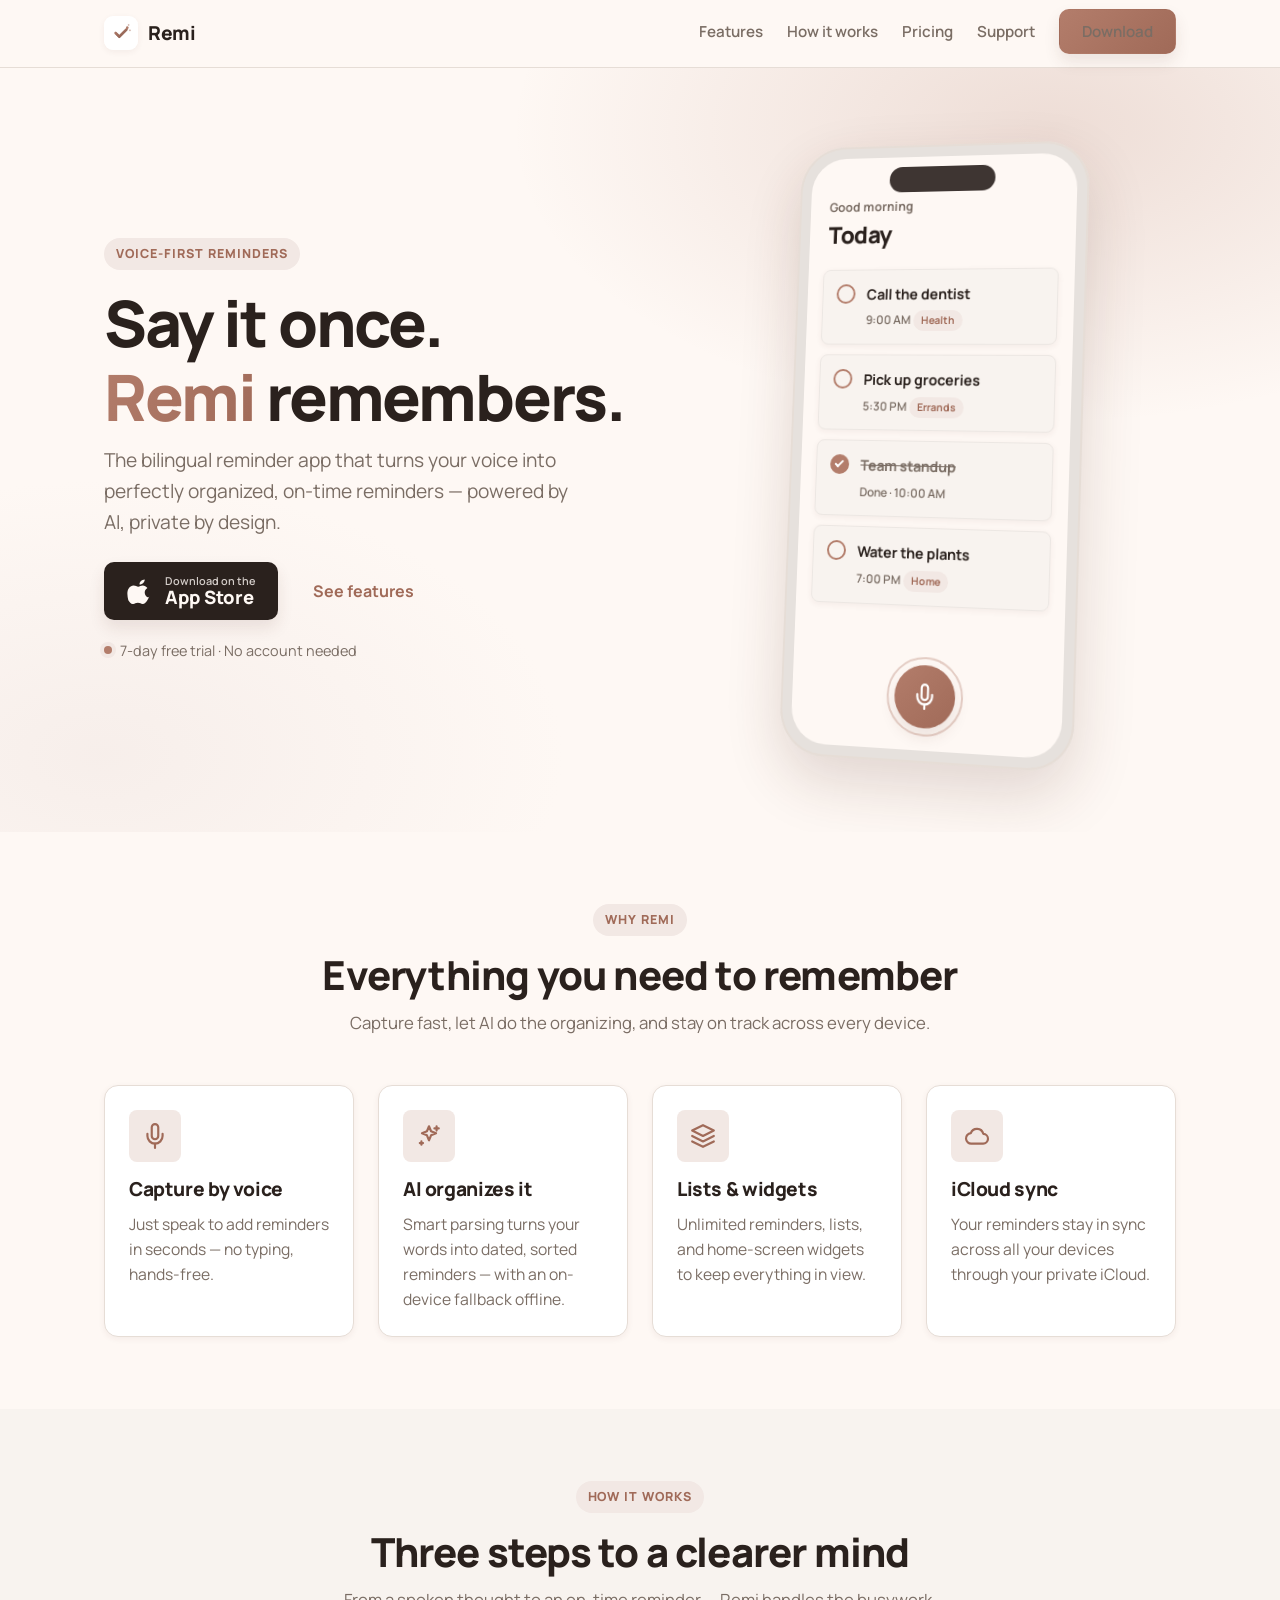
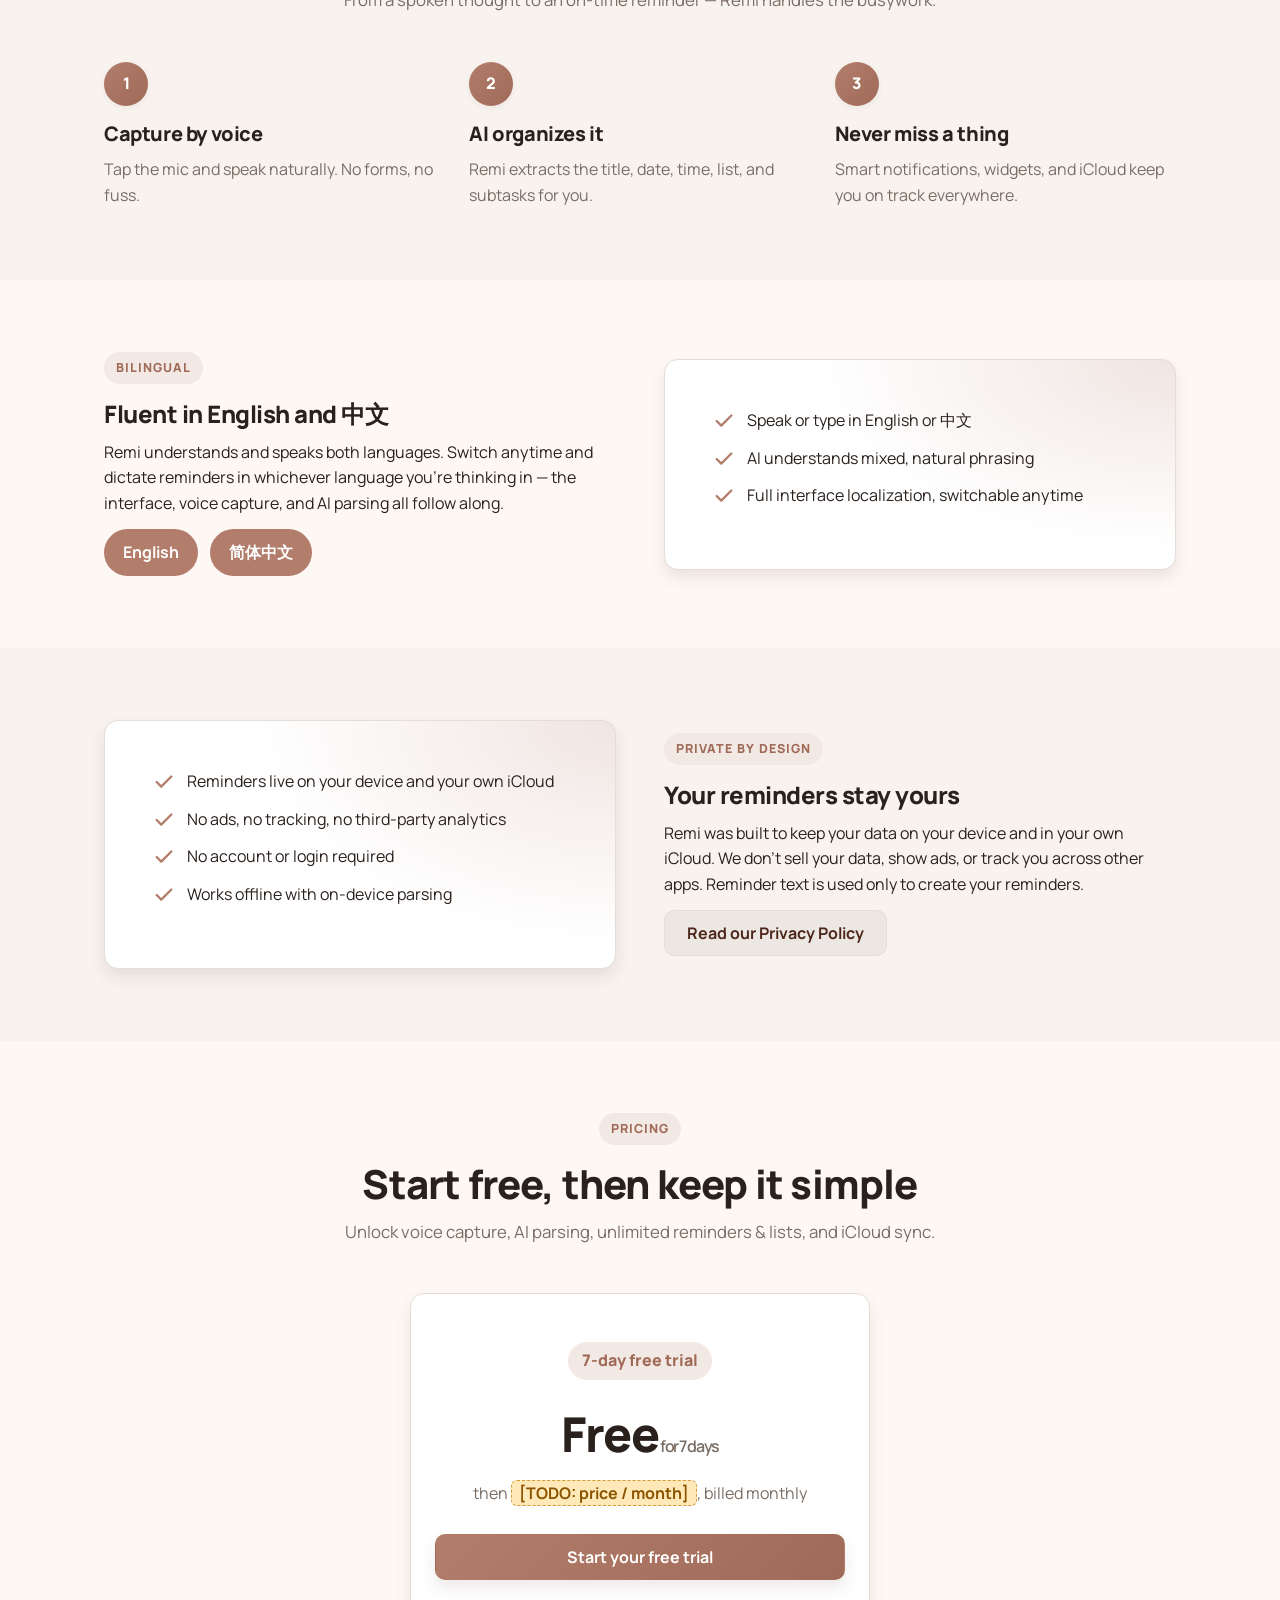
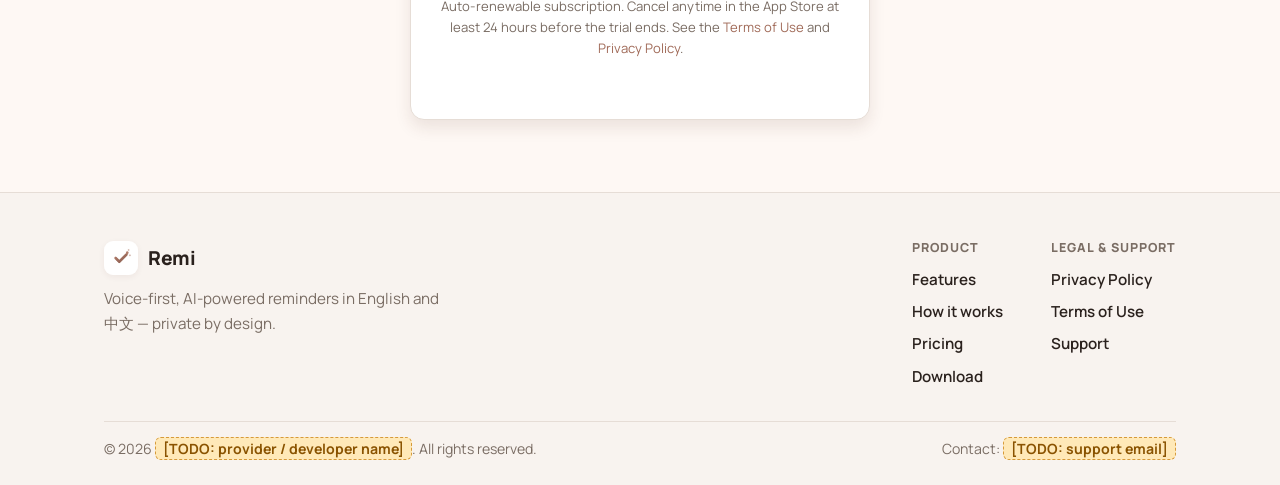
==== index.html @ 4800c4b3 "Add Remi marketing site with privacy & support pages" ====
<!DOCTYPE html>
<html lang="en">
<head>
  <meta charset="utf-8" />
  <meta name="viewport" content="width=device-width, initial-scale=1" />
  <title>Remi — Voice-first reminders, organized by AI</title>
  <meta name="description" content="Remi is a bilingual (English / 中文) reminder app. Speak naturally and AI turns your words into dated, sorted reminders — private by design, synced with your own iCloud." />
  <meta name="theme-color" content="#b37d6b" />

  <!-- Open Graph / social -->
  <meta property="og:type" content="website" />
  <meta property="og:title" content="Remi — Voice-first reminders, organized by AI" />
  <meta property="og:description" content="Speak it. Remi remembers. A bilingual, AI-powered reminder app that's private by design." />
  <meta property="og:image" content="assets/app-icon.png" />
  <meta name="twitter:card" content="summary_large_image" />

  <link rel="icon" type="image/png" href="assets/app-icon.png" />
  <link rel="apple-touch-icon" href="assets/app-icon.png" />

  <!-- Manrope (design.md system font) -->
  <link rel="preconnect" href="https://fonts.googleapis.com" />
  <link rel="preconnect" href="https://fonts.gstatic.com" crossorigin />
  <link href="https://fonts.googleapis.com/css2?family=Manrope:wght@400;500;600;700;800&display=swap" rel="stylesheet" />

  <link rel="stylesheet" href="styles.css" />
  <script src="script.js" defer></script>
</head>
<body>
  <!-- ============ Nav ============ -->
  <header class="nav">
    <div class="container">
      <a class="brand" href="index.html">
        <img src="assets/app-icon.png" alt="" width="34" height="34" />
        Remi
      </a>
      <nav aria-label="Primary">
        <ul class="nav-links" id="nav-links">
          <li><a href="#features">Features</a></li>
          <li><a href="#how">How it works</a></li>
          <li><a href="#pricing">Pricing</a></li>
          <li><a href="support.html">Support</a></li>
          <!-- TODO: replace # with the App Store product URL once published -->
          <li><a class="btn btn-primary" href="#">Download</a></li>
        </ul>
      </nav>
      <button class="nav-toggle" aria-label="Toggle menu" aria-controls="nav-links" aria-expanded="false">
        <svg viewBox="0 0 24 24" fill="none" stroke="currentColor" stroke-width="2" stroke-linecap="round"><path d="M3 6h18M3 12h18M3 18h18"/></svg>
      </button>
    </div>
  </header>

  <main>
    <!-- ============ Hero ============ -->
    <section class="hero">
      <div class="container hero-grid">
        <div>
          <span class="eyebrow">Voice-first reminders</span>
          <h1>Say it once.<br /><span class="accent">Remi</span> remembers.</h1>
          <p class="hero-sub">
            The bilingual reminder app that turns your voice into perfectly
            organized, on-time reminders — powered by AI, private by design.
          </p>
          <div class="hero-actions">
            <!-- TODO: replace # with the App Store product URL once published -->
            <a class="btn btn-store" href="#" aria-label="Download on the App Store">
              <svg viewBox="0 0 24 24" fill="currentColor" aria-hidden="true"><path d="M16.365 1.43c0 1.14-.42 2.22-1.17 3.03-.9.96-2.37 1.71-3.6 1.62-.15-1.14.42-2.34 1.11-3.09.81-.87 2.31-1.53 3.66-1.56zM20.6 17.02c-.6 1.38-.9 1.98-1.68 3.18-1.08 1.68-2.61 3.78-4.5 3.78-1.68 0-2.1-1.08-4.38-1.08-2.28 0-2.73 1.05-4.41 1.11-1.89.06-3.33-1.86-4.41-3.54C.36 17.31-.24 13.02 1.26 10.2c1.05-2.01 2.94-3.27 4.95-3.27 1.71 0 2.79 1.11 4.2 1.11 1.38 0 2.22-1.11 4.2-1.11 1.5 0 3.09.81 4.23 2.22-3.72 2.04-3.12 7.35.76 8.87z"/></svg>
              <span class="store-copy"><small>Download on the</small><strong>App Store</strong></span>
            </a>
            <a class="btn btn-ghost" href="#features">See features</a>
          </div>
          <span class="hero-note">7-day free trial · No account needed</span>
        </div>

        <!-- CSS phone mockup (placeholder for real screenshots later) -->
        <div class="phone-wrap" aria-hidden="true">
          <div class="phone">
            <div class="phone-screen">
              <div class="phone-notch"></div>
              <div class="screen-head">
                <div class="greeting">Good morning</div>
                <div class="title">Today</div>
              </div>
              <div class="screen-body">
                <div class="task">
                  <span class="check"></span>
                  <span class="meta">
                    <span class="name">Call the dentist</span><br />
                    <span class="time">9:00 AM</span>
                    <span class="pill">Health</span>
                  </span>
                </div>
                <div class="task">
                  <span class="check"></span>
                  <span class="meta">
                    <span class="name">Pick up groceries</span><br />
                    <span class="time">5:30 PM</span>
                    <span class="pill">Errands</span>
                  </span>
                </div>
                <div class="task done">
                  <span class="check"></span>
                  <span class="meta">
                    <span class="name">Team standup</span><br />
                    <span class="time">Done · 10:00 AM</span>
                  </span>
                </div>
                <div class="task">
                  <span class="check"></span>
                  <span class="meta">
                    <span class="name">Water the plants</span><br />
                    <span class="time">7:00 PM</span>
                    <span class="pill">Home</span>
                  </span>
                </div>
              </div>
              <div class="screen-fab">
                <svg viewBox="0 0 24 24" fill="none" stroke="currentColor" stroke-width="2" stroke-linecap="round" stroke-linejoin="round"><path d="M12 1a3 3 0 0 0-3 3v8a3 3 0 0 0 6 0V4a3 3 0 0 0-3-3z"/><path d="M19 10v2a7 7 0 0 1-14 0v-2"/><path d="M12 19v4"/></svg>
              </div>
            </div>
          </div>
        </div>
      </div>
    </section>

    <!-- ============ Features ============ -->
    <section class="section" id="features">
      <div class="container">
        <div class="section-head reveal">
          <span class="eyebrow">Why Remi</span>
          <h2>Everything you need to remember</h2>
          <p>Capture fast, let AI do the organizing, and stay on track across every device.</p>
        </div>
        <div class="grid grid-4">
          <article class="card reveal">
            <span class="icon">
              <svg viewBox="0 0 24 24" fill="none" stroke="currentColor" stroke-width="2" stroke-linecap="round" stroke-linejoin="round"><path d="M12 1a3 3 0 0 0-3 3v8a3 3 0 0 0 6 0V4a3 3 0 0 0-3-3z"/><path d="M19 10v2a7 7 0 0 1-14 0v-2"/><path d="M12 19v4"/></svg>
            </span>
            <h3>Capture by voice</h3>
            <p>Just speak to add reminders in seconds — no typing, hands-free.</p>
          </article>
          <article class="card reveal">
            <span class="icon">
              <svg viewBox="0 0 24 24" fill="none" stroke="currentColor" stroke-width="2" stroke-linecap="round" stroke-linejoin="round"><path d="M12 3l1.9 4.6L18.5 9.5 13.9 11.4 12 16l-1.9-4.6L5.5 9.5l4.6-1.9z"/><path d="M19 3v4M21 5h-4M5 17v3M6.5 18.5h-3"/></svg>
            </span>
            <h3>AI organizes it</h3>
            <p>Smart parsing turns your words into dated, sorted reminders — with an on-device fallback offline.</p>
          </article>
          <article class="card reveal">
            <span class="icon">
              <svg viewBox="0 0 24 24" fill="none" stroke="currentColor" stroke-width="2" stroke-linecap="round" stroke-linejoin="round"><path d="M12 2 2 7l10 5 10-5-10-5z"/><path d="M2 12l10 5 10-5"/><path d="M2 17l10 5 10-5"/></svg>
            </span>
            <h3>Lists &amp; widgets</h3>
            <p>Unlimited reminders, lists, and home-screen widgets to keep everything in view.</p>
          </article>
          <article class="card reveal">
            <span class="icon">
              <svg viewBox="0 0 24 24" fill="none" stroke="currentColor" stroke-width="2" stroke-linecap="round" stroke-linejoin="round"><path d="M17.5 19a4.5 4.5 0 0 0 .3-9A6 6 0 0 0 6.3 9.4 4 4 0 0 0 7 19h10.5z"/></svg>
            </span>
            <h3>iCloud sync</h3>
            <p>Your reminders stay in sync across all your devices through your private iCloud.</p>
          </article>
        </div>
      </div>
    </section>

    <!-- ============ How it works ============ -->
    <section class="section alt-surface" id="how">
      <div class="container">
        <div class="section-head reveal">
          <span class="eyebrow">How it works</span>
          <h2>Three steps to a clearer mind</h2>
          <p>From a spoken thought to an on-time reminder — Remi handles the busywork.</p>
        </div>
        <div class="grid grid-3 steps">
          <div class="step reveal">
            <div class="num">1</div>
            <h3>Capture by voice</h3>
            <p>Tap the mic and speak naturally. No forms, no fuss.</p>
          </div>
          <div class="step reveal">
            <div class="num">2</div>
            <h3>AI organizes it</h3>
            <p>Remi extracts the title, date, time, list, and subtasks for you.</p>
          </div>
          <div class="step reveal">
            <div class="num">3</div>
            <h3>Never miss a thing</h3>
            <p>Smart notifications, widgets, and iCloud keep you on track everywhere.</p>
          </div>
        </div>
      </div>
    </section>

    <!-- ============ Bilingual ============ -->
    <section class="section">
      <div class="container split">
        <div class="reveal">
          <span class="eyebrow">Bilingual</span>
          <h2>Fluent in English and 中文</h2>
          <p>
            Remi understands and speaks both languages. Switch anytime and dictate
            reminders in whichever language you're thinking in — the interface,
            voice capture, and AI parsing all follow along.
          </p>
          <div class="lang-badges">
            <span class="lang-badge active">English</span>
            <span class="lang-badge active">简体中文</span>
          </div>
        </div>
        <div class="callout-card reveal">
          <ul class="check-list">
            <li>
              <svg viewBox="0 0 24 24" fill="none" stroke="currentColor" stroke-width="2.5" stroke-linecap="round" stroke-linejoin="round"><path d="M20 6 9 17l-5-5"/></svg>
              Speak or type in English or 中文
            </li>
            <li>
              <svg viewBox="0 0 24 24" fill="none" stroke="currentColor" stroke-width="2.5" stroke-linecap="round" stroke-linejoin="round"><path d="M20 6 9 17l-5-5"/></svg>
              AI understands mixed, natural phrasing
            </li>
            <li>
              <svg viewBox="0 0 24 24" fill="none" stroke="currentColor" stroke-width="2.5" stroke-linecap="round" stroke-linejoin="round"><path d="M20 6 9 17l-5-5"/></svg>
              Full interface localization, switchable anytime
            </li>
          </ul>
        </div>
      </div>
    </section>

    <!-- ============ Privacy ============ -->
    <section class="section alt-surface">
      <div class="container split">
        <div class="callout-card reveal">
          <ul class="check-list">
            <li>
              <svg viewBox="0 0 24 24" fill="none" stroke="currentColor" stroke-width="2.5" stroke-linecap="round" stroke-linejoin="round"><path d="M20 6 9 17l-5-5"/></svg>
              Reminders live on your device and your own iCloud
            </li>
            <li>
              <svg viewBox="0 0 24 24" fill="none" stroke="currentColor" stroke-width="2.5" stroke-linecap="round" stroke-linejoin="round"><path d="M20 6 9 17l-5-5"/></svg>
              No ads, no tracking, no third-party analytics
            </li>
            <li>
              <svg viewBox="0 0 24 24" fill="none" stroke="currentColor" stroke-width="2.5" stroke-linecap="round" stroke-linejoin="round"><path d="M20 6 9 17l-5-5"/></svg>
              No account or login required
            </li>
            <li>
              <svg viewBox="0 0 24 24" fill="none" stroke="currentColor" stroke-width="2.5" stroke-linecap="round" stroke-linejoin="round"><path d="M20 6 9 17l-5-5"/></svg>
              Works offline with on-device parsing
            </li>
          </ul>
        </div>
        <div class="reveal">
          <span class="eyebrow">Private by design</span>
          <h2>Your reminders stay yours</h2>
          <p>
            Remi was built to keep your data on your device and in your own iCloud.
            We don't sell your data, show ads, or track you across other apps.
            Reminder text is used only to create your reminders.
          </p>
          <a class="btn btn-secondary" href="privacy.html">Read our Privacy Policy</a>
        </div>
      </div>
    </section>

    <!-- ============ Pricing ============ -->
    <section class="section" id="pricing">
      <div class="container">
        <div class="section-head reveal">
          <span class="eyebrow">Pricing</span>
          <h2>Start free, then keep it simple</h2>
          <p>Unlock voice capture, AI parsing, unlimited reminders &amp; lists, and iCloud sync.</p>
        </div>
        <div class="pricing reveal">
          <span class="trial-tag">7-day free trial</span>
          <div class="price">Free<small> for 7 days</small></div>
          <p style="color:var(--secondary-text);margin-top:var(--sp-sm)">
            then <span class="todo">[TODO: price / month]</span>, billed monthly
          </p>
          <!-- TODO: replace # with the App Store product URL once published -->
          <a class="btn btn-primary" href="#" style="width:100%;margin-top:var(--sp-lg)">Start your free trial</a>
          <p class="fine">
            Auto-renewable subscription. Cancel anytime in the App Store at least
            24 hours before the trial ends. See the
            <a href="https://www.apple.com/legal/internet-services/itunes/dev/stdeula/">Terms of Use</a>
            and <a href="privacy.html">Privacy Policy</a>.
          </p>
        </div>
      </div>
    </section>
  </main>

  <!-- ============ Footer ============ -->
  <footer class="footer">
    <div class="container">
      <div class="footer-grid">
        <div>
          <a class="brand" href="index.html">
            <img src="assets/app-icon.png" alt="" width="34" height="34" />
            Remi
          </a>
          <p>Voice-first, AI-powered reminders in English and 中文 — private by design.</p>
        </div>
        <div class="footer-links">
          <div class="footer-col">
            <h4>Product</h4>
            <a href="#features">Features</a>
            <a href="#how">How it works</a>
            <a href="#pricing">Pricing</a>
            <!-- TODO: replace # with the App Store product URL once published -->
            <a href="#">Download</a>
          </div>
          <div class="footer-col">
            <h4>Legal &amp; support</h4>
            <a href="privacy.html">Privacy Policy</a>
            <a href="https://www.apple.com/legal/internet-services/itunes/dev/stdeula/">Terms of Use</a>
            <a href="support.html">Support</a>
          </div>
        </div>
      </div>
      <div class="footer-bottom">
        <span>&copy; <span data-year>2026</span> <span class="todo">[TODO: provider / developer name]</span>. All rights reserved.</span>
        <span>Contact: <span class="todo">[TODO: support email]</span></span>
      </div>
    </div>
  </footer>
</body>
</html>
---- styles.css ----
/* =============================================================
   Remi — Earthen Minimalist design system
   Shared stylesheet for the marketing + legal site.
   Tokens mirror design.md and RemiShared/AppTheme.swift.
   ============================================================= */

/* ---------- Design tokens ---------- */
:root {
  /* Primary — warm terracotta */
  --primary: #b37d6b;
  --primary-strong: #a06a58;
  --on-primary: #ffffff;
  --primary-container: #f2e8e4;
  --on-primary-container: #4d271a;

  /* Surfaces — warm Morandi neutrals */
  --surface: #fef8f4;
  --surface-dim: #ded9d5;
  --surface-lowest: #ffffff;
  --surface-low: #f8f3ef;
  --surface-container: #f2ede9;
  --surface-high: #ece7e3;
  --surface-highest: #e6e1dd;

  /* Text */
  --text: #2a211d;
  --secondary-text: #7a6d64;
  --stroke: #e6ddd6;

  /* Semantic */
  --error: #c23029;

  /* Radius (AppTheme.Radius) */
  --r-control: 6px;
  --r-card: 8px;
  --r-button: 10px;
  --r-group: 14px;
  --r-pill: 999px;

  /* Spacing (8pt base) */
  --sp-xs: 4px;
  --sp-sm: 8px;
  --sp-md: 12px;
  --sp-lg: 16px;
  --sp-gutter: 18px;
  --sp-xl: 24px;
  --sp-2xl: 32px;
  --sp-3xl: 48px;
  --sp-4xl: 72px;

  /* Elevation */
  --shadow-sm: 0 2px 6px rgba(77, 39, 26, 0.06);
  --shadow-md: 0 8px 16px rgba(77, 39, 26, 0.10);
  --shadow-lg: 0 24px 60px rgba(77, 39, 26, 0.16);

  /* Layout */
  --container: 1120px;
  --nav-h: 68px;

  /* Motion */
  --ease: cubic-bezier(0.22, 0.61, 0.36, 1);

  color-scheme: light dark;
}

/* Dark mode — warm, low-chroma browns (never pure black) */
@media (prefers-color-scheme: dark) {
  :root {
    --primary: #d3a390;
    --primary-strong: #e0b3a1;
    --on-primary: #3a1e12;
    --primary-container: #4d271a;
    --on-primary-container: #f6e7df;

    --surface: #1b1512;
    --surface-dim: #14100d;
    --surface-lowest: #150f0c;
    --surface-low: #221a15;
    --surface-container: #271e18;
    --surface-high: #322820;
    --surface-highest: #3d3128;

    --text: #f4e9e2;
    --secondary-text: #b8a99d;
    --stroke: #3a2f27;

    --error: #e6867d;

    --shadow-sm: 0 2px 6px rgba(0, 0, 0, 0.30);
    --shadow-md: 0 8px 16px rgba(0, 0, 0, 0.40);
    --shadow-lg: 0 24px 60px rgba(0, 0, 0, 0.55);
  }
}

/* ---------- Reset / base ---------- */
*,
*::before,
*::after {
  box-sizing: border-box;
}

html {
  scroll-behavior: smooth;
  -webkit-text-size-adjust: 100%;
}

body {
  margin: 0;
  font-family: "Manrope", -apple-system, BlinkMacSystemFont, "Segoe UI", Roboto,
    Helvetica, Arial, sans-serif;
  font-size: 16px;
  line-height: 1.6;
  color: var(--text);
  background: var(--surface);
  -webkit-font-smoothing: antialiased;
  text-rendering: optimizeLegibility;
}

h1, h2, h3, h4 {
  margin: 0 0 var(--sp-md);
  line-height: 1.15;
  letter-spacing: -0.02em;
  font-weight: 800;
}

p { margin: 0 0 var(--sp-md); }

a { color: var(--primary-strong); text-decoration: none; }
a:hover { text-decoration: underline; }

img { max-width: 100%; display: block; }

ul { margin: 0 0 var(--sp-md); padding-left: 1.25rem; }
li { margin-bottom: var(--sp-xs); }

:focus-visible {
  outline: 3px solid var(--primary);
  outline-offset: 2px;
  border-radius: var(--r-control);
}

/* ---------- Layout helpers ---------- */
.container {
  width: 100%;
  max-width: var(--container);
  margin: 0 auto;
  padding: 0 var(--sp-xl);
}

.section {
  padding: var(--sp-4xl) 0;
}

.section-head {
  max-width: 640px;
  margin: 0 auto var(--sp-3xl);
  text-align: center;
}

.section-head h2 {
  font-size: clamp(1.8rem, 4vw, 2.5rem);
}

.section-head p {
  color: var(--secondary-text);
  font-size: 1.05rem;
  margin: 0;
}

.eyebrow {
  display: inline-block;
  font-size: 0.78rem;
  font-weight: 800;
  letter-spacing: 0.08em;
  text-transform: uppercase;
  color: var(--primary-strong);
  background: var(--primary-container);
  padding: 6px 12px;
  border-radius: var(--r-pill);
  margin-bottom: var(--sp-lg);
}

.alt-surface { background: var(--surface-low); }

/* ---------- Buttons ---------- */
.btn {
  display: inline-flex;
  align-items: center;
  justify-content: center;
  gap: var(--sp-sm);
  font-family: inherit;
  font-size: 1rem;
  font-weight: 700;
  line-height: 1;
  padding: 14px 22px;
  border-radius: var(--r-button);
  border: 1px solid transparent;
  cursor: pointer;
  transition: transform 0.18s var(--ease), box-shadow 0.18s var(--ease),
    background 0.18s var(--ease);
  text-decoration: none;
}
.btn:hover { text-decoration: none; transform: translateY(-2px); }
.btn:active { transform: translateY(0); }

.btn-primary {
  background: linear-gradient(135deg, var(--primary), var(--primary-strong));
  color: var(--on-primary);
  box-shadow: var(--shadow-md);
}
.btn-primary:hover { box-shadow: var(--shadow-lg); }

.btn-secondary {
  background: var(--surface-high);
  color: var(--on-primary-container);
  border-color: var(--stroke);
}
.btn-secondary:hover { background: var(--surface-highest); }

.btn-ghost {
  background: transparent;
  color: var(--primary-strong);
}
.btn-ghost:hover { background: var(--primary-container); }

/* App Store badge button */
.btn-store {
  gap: 12px;
  padding: 12px 22px;
  background: var(--text);
  color: var(--surface);
  border-radius: var(--r-button);
  box-shadow: var(--shadow-md);
}
.btn-store:hover { box-shadow: var(--shadow-lg); }
.btn-store svg { width: 26px; height: 26px; flex: none; }
.btn-store .store-copy { text-align: left; line-height: 1.1; }
.btn-store .store-copy small {
  display: block;
  font-size: 0.68rem;
  font-weight: 600;
  opacity: 0.8;
}
.btn-store .store-copy strong { font-size: 1.15rem; font-weight: 800; }

/* ---------- Navbar ---------- */
.nav {
  position: sticky;
  top: 0;
  z-index: 100;
  height: var(--nav-h);
  display: flex;
  align-items: center;
  background: color-mix(in srgb, var(--surface) 82%, transparent);
  -webkit-backdrop-filter: saturate(180%) blur(14px);
  backdrop-filter: saturate(180%) blur(14px);
  border-bottom: 1px solid var(--stroke);
}
.nav .container {
  display: flex;
  align-items: center;
  justify-content: space-between;
}
.brand {
  display: inline-flex;
  align-items: center;
  gap: 10px;
  font-weight: 800;
  font-size: 1.2rem;
  color: var(--text);
  letter-spacing: -0.02em;
}
.brand:hover { text-decoration: none; }
.brand img {
  width: 34px;
  height: 34px;
  border-radius: 9px;
  box-shadow: var(--shadow-sm);
}
.nav-links {
  display: flex;
  align-items: center;
  gap: var(--sp-xl);
  list-style: none;
  margin: 0;
  padding: 0;
}
.nav-links a {
  color: var(--secondary-text);
  font-weight: 600;
  font-size: 0.95rem;
  transition: color 0.15s var(--ease);
}
.nav-links a:hover { color: var(--text); text-decoration: none; }

.nav-toggle {
  display: none;
  background: transparent;
  border: 0;
  cursor: pointer;
  padding: 8px;
  color: var(--text);
}
.nav-toggle svg { width: 26px; height: 26px; }

/* ---------- Hero ---------- */
.hero {
  position: relative;
  overflow: hidden;
  padding: var(--sp-4xl) 0 var(--sp-4xl);
  background:
    radial-gradient(60% 55% at 82% 8%, color-mix(in srgb, var(--primary) 22%, transparent), transparent 70%),
    radial-gradient(50% 50% at 8% 90%, color-mix(in srgb, var(--primary-container) 60%, transparent), transparent 72%);
}
.hero-grid {
  display: grid;
  grid-template-columns: 1.05fr 0.95fr;
  gap: var(--sp-3xl);
  align-items: center;
}
.hero h1 {
  font-size: clamp(2.4rem, 6vw, 4rem);
  letter-spacing: -0.03em;
}
.hero h1 .accent {
  background: linear-gradient(120deg, var(--primary), var(--primary-strong));
  -webkit-background-clip: text;
  background-clip: text;
  color: transparent;
}
.hero-sub {
  font-size: 1.2rem;
  color: var(--secondary-text);
  max-width: 30rem;
  margin-bottom: var(--sp-xl);
}
.hero-actions {
  display: flex;
  flex-wrap: wrap;
  gap: var(--sp-md);
  align-items: center;
  margin-bottom: var(--sp-lg);
}
.hero-note {
  font-size: 0.9rem;
  color: var(--secondary-text);
  display: inline-flex;
  align-items: center;
  gap: 8px;
}
.hero-note::before {
  content: "";
  width: 8px;
  height: 8px;
  border-radius: 50%;
  background: var(--primary);
  box-shadow: 0 0 0 4px var(--primary-container);
}

/* ---------- Phone mockup ---------- */
.phone-wrap {
  display: flex;
  justify-content: center;
  perspective: 1600px;
}
.phone {
  position: relative;
  width: 300px;
  aspect-ratio: 300 / 620;
  border-radius: 46px;
  background: var(--surface-highest);
  padding: 12px;
  box-shadow: var(--shadow-lg), 0 0 0 2px var(--stroke) inset;
  transform: rotateY(-14deg) rotateX(4deg) rotateZ(1deg);
  transition: transform 0.5s var(--ease);
}
.phone:hover { transform: rotateY(-6deg) rotateX(2deg); }
.phone-screen {
  position: relative;
  height: 100%;
  border-radius: 36px;
  background: var(--surface);
  overflow: hidden;
  display: flex;
  flex-direction: column;
}
.phone-notch {
  position: absolute;
  top: 10px;
  left: 50%;
  transform: translateX(-50%);
  width: 110px;
  height: 26px;
  background: var(--text);
  border-radius: var(--r-pill);
  z-index: 3;
  opacity: 0.9;
}
.screen-head {
  padding: 40px 20px 12px;
}
.screen-head .greeting { font-size: 0.8rem; color: var(--secondary-text); font-weight: 700; }
.screen-head .title { font-size: 1.5rem; font-weight: 800; letter-spacing: -0.02em; }
.screen-body {
  flex: 1;
  padding: 4px 16px;
  display: flex;
  flex-direction: column;
  gap: 10px;
  overflow: hidden;
}
.task {
  display: flex;
  align-items: flex-start;
  gap: 12px;
  background: var(--surface-low);
  border: 1px solid var(--surface-high);
  border-radius: var(--r-card);
  padding: 12px 14px;
  box-shadow: var(--shadow-sm);
}
.task .check {
  width: 20px;
  height: 20px;
  border-radius: 50%;
  border: 2px solid var(--primary);
  flex: none;
  margin-top: 2px;
}
.task.done .check {
  background: var(--primary);
  position: relative;
}
.task.done .check::after {
  content: "";
  position: absolute;
  left: 5px; top: 2px;
  width: 5px; height: 9px;
  border: solid var(--on-primary);
  border-width: 0 2px 2px 0;
  transform: rotate(45deg);
}
.task .meta { min-width: 0; }
.task .name { font-weight: 700; font-size: 0.92rem; line-height: 1.3; }
.task.done .name { text-decoration: line-through; color: var(--secondary-text); }
.task .time { font-size: 0.75rem; color: var(--secondary-text); font-weight: 600; }
.task .pill {
  display: inline-block;
  margin-top: 4px;
  font-size: 0.66rem;
  font-weight: 700;
  color: var(--primary-strong);
  background: var(--primary-container);
  padding: 2px 8px;
  border-radius: var(--r-pill);
}
.screen-fab {
  position: absolute;
  bottom: 22px;
  left: 50%;
  transform: translateX(-50%);
  width: 62px;
  height: 62px;
  border-radius: 50%;
  background: linear-gradient(135deg, var(--primary), var(--primary-strong));
  display: grid;
  place-items: center;
  box-shadow: var(--shadow-md);
  z-index: 4;
}
.screen-fab::after {
  content: "";
  position: absolute;
  inset: -8px;
  border-radius: 50%;
  border: 2px solid var(--primary);
  opacity: 0.35;
  animation: pulse 2.4s var(--ease) infinite;
}
.screen-fab svg { width: 26px; height: 26px; color: var(--on-primary); }
@keyframes pulse {
  0% { transform: scale(0.9); opacity: 0.5; }
  70% { transform: scale(1.25); opacity: 0; }
  100% { opacity: 0; }
}

/* ---------- Feature cards ---------- */
.grid {
  display: grid;
  gap: var(--sp-xl);
}
.grid-4 { grid-template-columns: repeat(4, 1fr); }
.grid-3 { grid-template-columns: repeat(3, 1fr); }
.grid-2 { grid-template-columns: repeat(2, 1fr); }

.card {
  background: var(--surface-lowest);
  border: 1px solid var(--stroke);
  border-radius: var(--r-group);
  padding: var(--sp-xl);
  box-shadow: var(--shadow-sm);
  transition: transform 0.22s var(--ease), box-shadow 0.22s var(--ease);
}
.card:hover { transform: translateY(-6px); box-shadow: var(--shadow-md); }

.card .icon {
  width: 52px;
  height: 52px;
  border-radius: var(--r-card);
  display: grid;
  place-items: center;
  background: var(--primary-container);
  color: var(--primary-strong);
  margin-bottom: var(--sp-lg);
}
.card .icon svg { width: 26px; height: 26px; }
.card h3 { font-size: 1.2rem; }
.card p { color: var(--secondary-text); margin: 0; font-size: 0.98rem; }

/* ---------- Steps ---------- */
.steps { counter-reset: step; }
.step { position: relative; padding-left: 0; }
.step .num {
  width: 44px;
  height: 44px;
  border-radius: 50%;
  display: grid;
  place-items: center;
  font-weight: 800;
  color: var(--on-primary);
  background: linear-gradient(135deg, var(--primary), var(--primary-strong));
  box-shadow: var(--shadow-sm);
  margin-bottom: var(--sp-lg);
}
.step h3 { font-size: 1.25rem; }
.step p { color: var(--secondary-text); margin: 0; }

/* ---------- Split callout ---------- */
.split {
  display: grid;
  grid-template-columns: 1fr 1fr;
  gap: var(--sp-3xl);
  align-items: center;
}
.callout-card {
  border-radius: var(--r-group);
  padding: var(--sp-3xl);
  background:
    radial-gradient(70% 90% at 100% 0, color-mix(in srgb, var(--primary) 20%, transparent), transparent),
    var(--surface-lowest);
  border: 1px solid var(--stroke);
  box-shadow: var(--shadow-md);
}
.lang-badges { display: flex; gap: var(--sp-md); flex-wrap: wrap; }
.lang-badge {
  font-weight: 700;
  padding: 10px 18px;
  border-radius: var(--r-pill);
  background: var(--surface-high);
  border: 1px solid var(--stroke);
}
.lang-badge.active {
  background: var(--primary);
  color: var(--on-primary);
  border-color: transparent;
}
.check-list { list-style: none; padding: 0; }
.check-list li {
  display: flex;
  align-items: flex-start;
  gap: 12px;
  margin-bottom: var(--sp-md);
  color: var(--text);
}
.check-list li svg { width: 22px; height: 22px; color: var(--primary); flex: none; margin-top: 2px; }

/* ---------- Pricing ---------- */
.pricing {
  max-width: 460px;
  margin: 0 auto;
  text-align: center;
  border-radius: var(--r-group);
  padding: var(--sp-3xl) var(--sp-xl);
  background: var(--surface-lowest);
  border: 1px solid var(--stroke);
  box-shadow: var(--shadow-md);
}
.pricing .trial-tag {
  display: inline-block;
  font-weight: 800;
  color: var(--primary-strong);
  background: var(--primary-container);
  padding: 6px 14px;
  border-radius: var(--r-pill);
  margin-bottom: var(--sp-lg);
}
.pricing .price { font-size: 3rem; font-weight: 800; letter-spacing: -0.03em; }
.pricing .price small { font-size: 1rem; font-weight: 600; color: var(--secondary-text); }
.pricing .fine { font-size: 0.82rem; color: var(--secondary-text); margin-top: var(--sp-lg); }

/* ---------- Footer ---------- */
.footer {
  background: var(--surface-low);
  border-top: 1px solid var(--stroke);
  padding: var(--sp-3xl) 0 var(--sp-xl);
}
.footer-grid {
  display: flex;
  flex-wrap: wrap;
  justify-content: space-between;
  gap: var(--sp-xl);
  margin-bottom: var(--sp-xl);
}
.footer .brand { margin-bottom: var(--sp-md); }
.footer p { color: var(--secondary-text); max-width: 22rem; font-size: 0.95rem; }
.footer-links {
  display: flex;
  flex-wrap: wrap;
  gap: var(--sp-3xl);
}
.footer-col h4 {
  font-size: 0.78rem;
  text-transform: uppercase;
  letter-spacing: 0.08em;
  color: var(--secondary-text);
  margin-bottom: var(--sp-md);
}
.footer-col a {
  display: block;
  color: var(--text);
  font-weight: 600;
  font-size: 0.95rem;
  margin-bottom: var(--sp-sm);
}
.footer-col a:hover { color: var(--primary-strong); }
.footer-bottom {
  border-top: 1px solid var(--stroke);
  padding-top: var(--sp-lg);
  display: flex;
  flex-wrap: wrap;
  justify-content: space-between;
  gap: var(--sp-md);
  color: var(--secondary-text);
  font-size: 0.88rem;
}

/* ---------- Document / legal pages ---------- */
.doc-hero {
  padding: var(--sp-3xl) 0 var(--sp-xl);
  background:
    radial-gradient(50% 70% at 90% 0, color-mix(in srgb, var(--primary) 14%, transparent), transparent 70%);
}
.doc-hero h1 { font-size: clamp(2rem, 5vw, 3rem); }
.doc-hero .updated { color: var(--secondary-text); font-weight: 600; }

.doc {
  max-width: 760px;
  margin: 0 auto;
  padding: var(--sp-xl) var(--sp-xl) var(--sp-4xl);
}
.doc h2 {
  font-size: 1.5rem;
  margin-top: var(--sp-2xl);
  padding-top: var(--sp-lg);
  border-top: 1px solid var(--stroke);
}
.doc h2:first-of-type { border-top: 0; padding-top: 0; margin-top: 0; }
.doc h3 { font-size: 1.15rem; margin-top: var(--sp-xl); }
.doc p, .doc li { color: var(--text); }
.doc strong { color: var(--text); }

.doc-note {
  background: var(--surface-high);
  border-left: 4px solid var(--primary);
  border-radius: var(--r-card);
  padding: var(--sp-lg) var(--sp-xl);
  margin-bottom: var(--sp-2xl);
  color: var(--secondary-text);
  font-size: 0.95rem;
}

/* Visible placeholder marker for values still to be filled in */
.todo {
  display: inline;
  font-weight: 700;
  color: #8a5300;
  background: #ffe9b8;
  padding: 1px 7px;
  border-radius: var(--r-control);
  border: 1px dashed #d69a3a;
  white-space: nowrap;
}
@media (prefers-color-scheme: dark) {
  .todo { color: #ffcf7a; background: #40300f; border-color: #7a5a20; }
}

/* ---------- FAQ / support ---------- */
.faq { max-width: 760px; margin: 0 auto; }
.faq details {
  background: var(--surface-lowest);
  border: 1px solid var(--stroke);
  border-radius: var(--r-card);
  padding: var(--sp-lg) var(--sp-xl);
  margin-bottom: var(--sp-md);
  box-shadow: var(--shadow-sm);
}
.faq summary {
  cursor: pointer;
  font-weight: 700;
  font-size: 1.05rem;
  list-style: none;
  display: flex;
  align-items: center;
  justify-content: space-between;
  gap: var(--sp-md);
}
.faq summary::-webkit-details-marker { display: none; }
.faq summary::after {
  content: "+";
  font-size: 1.4rem;
  font-weight: 400;
  color: var(--primary-strong);
  transition: transform 0.2s var(--ease);
}
.faq details[open] summary::after { transform: rotate(45deg); }
.faq details p { margin: var(--sp-md) 0 0; color: var(--secondary-text); }

.contact-card {
  max-width: 560px;
  margin: var(--sp-3xl) auto 0;
  text-align: center;
  border-radius: var(--r-group);
  padding: var(--sp-3xl);
  background: var(--surface-lowest);
  border: 1px solid var(--stroke);
  box-shadow: var(--shadow-md);
}

/* ---------- Scroll reveal (progressive enhancement) ---------- */
/* Only hide when JS is active, so content is always visible without JS. */
.js .reveal {
  opacity: 0;
  transform: translateY(24px);
  transition: opacity 0.6s var(--ease), transform 0.6s var(--ease);
}
.js .reveal.is-visible { opacity: 1; transform: none; }
@media (prefers-reduced-motion: reduce) {
  .js .reveal { opacity: 1; transform: none; transition: none; }
  html { scroll-behavior: auto; }
  .screen-fab::after, .phone { animation: none; transition: none; }
}

/* ---------- Responsive ---------- */
@media (max-width: 900px) {
  .grid-4 { grid-template-columns: repeat(2, 1fr); }
  .hero-grid { grid-template-columns: 1fr; gap: var(--sp-2xl); }
  .phone-wrap { order: -1; }
  .phone { transform: none; }
  .split { grid-template-columns: 1fr; }
}

@media (max-width: 640px) {
  .container { padding: 0 var(--sp-lg); }
  .section { padding: var(--sp-3xl) 0; }
  .grid-4, .grid-3, .grid-2 { grid-template-columns: 1fr; }
  .nav-links {
    position: fixed;
    inset: var(--nav-h) 0 auto 0;
    flex-direction: column;
    align-items: stretch;
    gap: 0;
    background: var(--surface);
    border-bottom: 1px solid var(--stroke);
    padding: var(--sp-sm) var(--sp-lg) var(--sp-lg);
    box-shadow: var(--shadow-md);
    transform: translateY(-140%);
    transition: transform 0.28s var(--ease);
    visibility: hidden;
  }
  .nav-links.open { transform: none; visibility: visible; }
  .nav-links li { border-bottom: 1px solid var(--stroke); }
  .nav-links li:last-child { border-bottom: 0; padding-top: var(--sp-sm); }
  .nav-links a { display: block; padding: 14px 0; font-size: 1.05rem; }
  .nav-links .btn { width: 100%; }
  .nav-toggle { display: inline-flex; }
  .footer-bottom { flex-direction: column; }
}
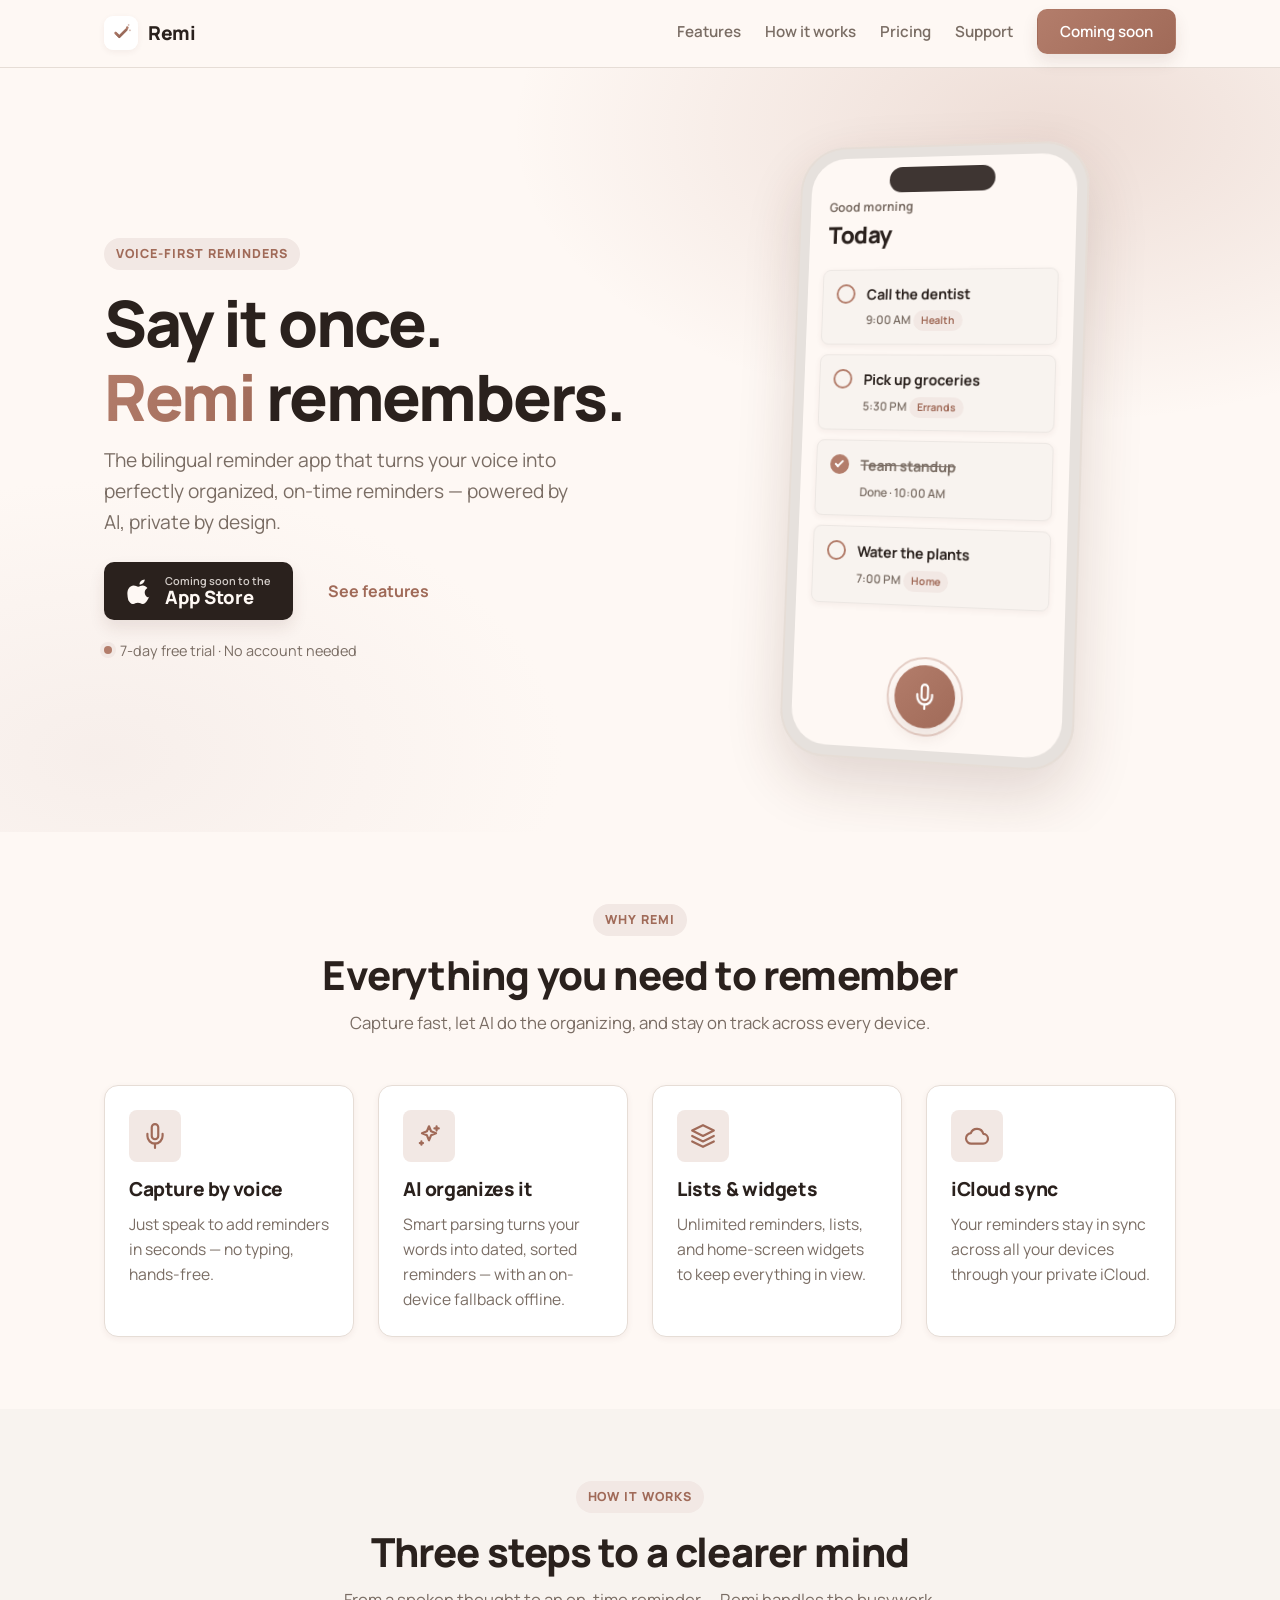
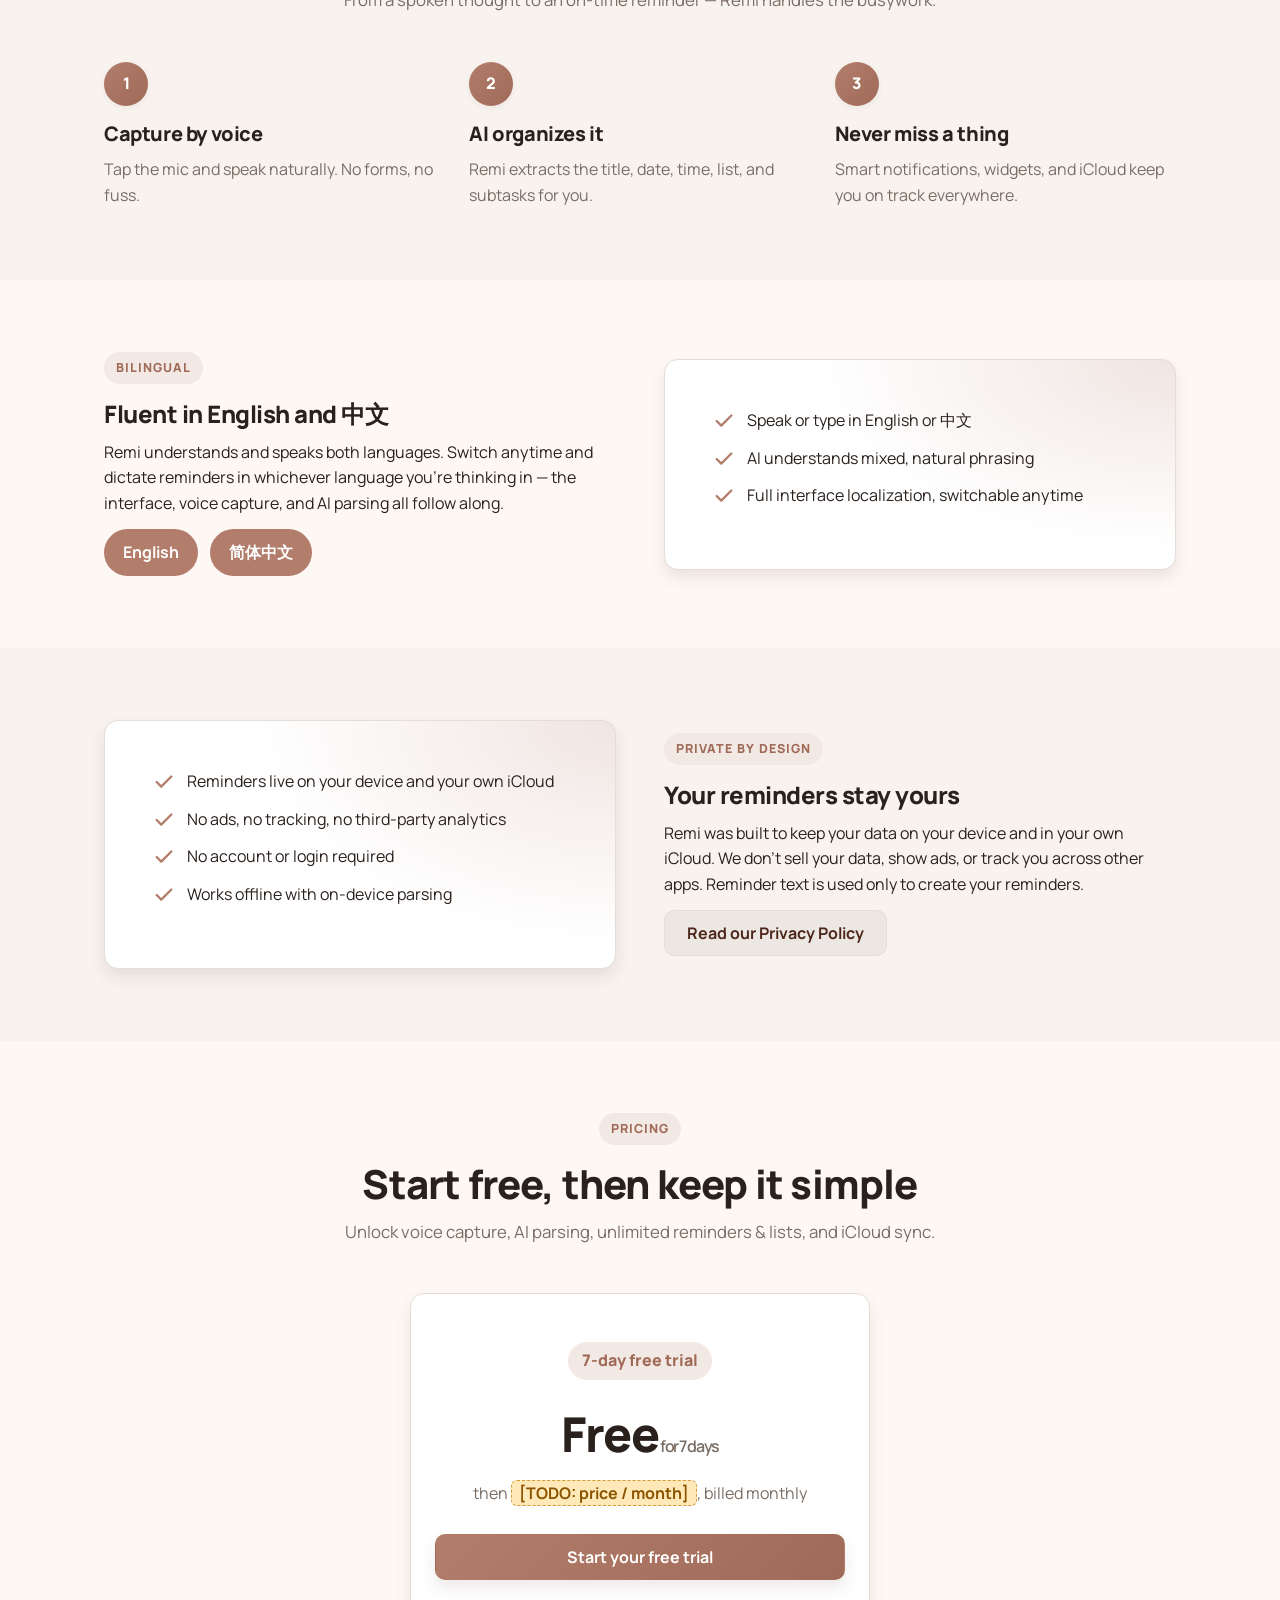
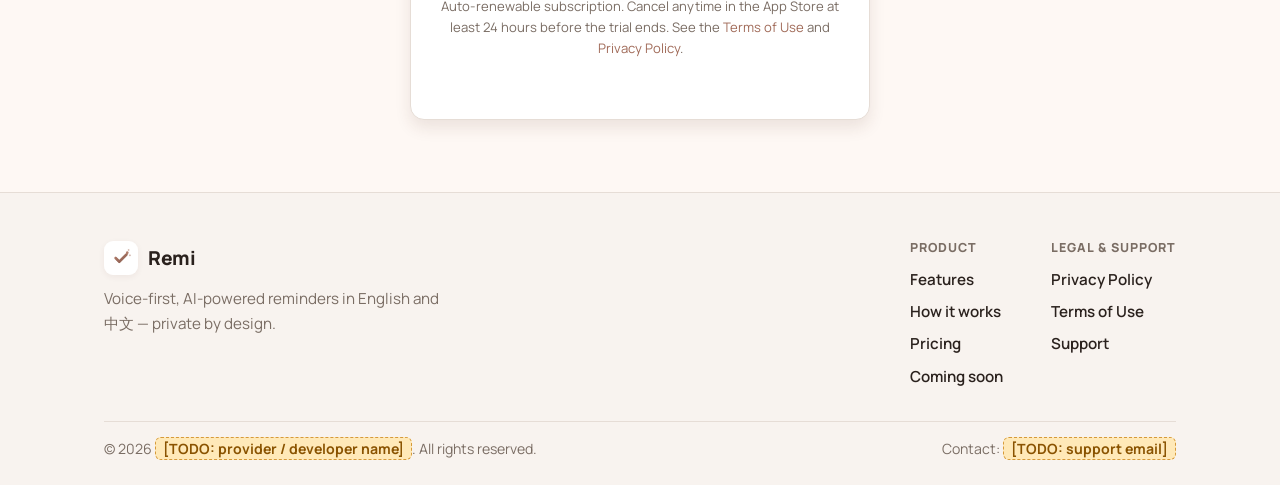
==== commit ac123127: "Relabel download CTAs as Coming soon; generalize AI provider" ====
--- a/index.html
+++ b/index.html
@@ -39,8 +39,8 @@
           <li><a href="#how">How it works</a></li>
           <li><a href="#pricing">Pricing</a></li>
           <li><a href="support.html">Support</a></li>
-          <!-- TODO: replace # with the App Store product URL once published -->
-          <li><a class="btn btn-primary" href="#">Download</a></li>
+          <!-- App Store link goes here once the app is published. -->
+          <li><a class="btn btn-primary" aria-disabled="true">Coming soon</a></li>
         </ul>
       </nav>
       <button class="nav-toggle" aria-label="Toggle menu" aria-controls="nav-links" aria-expanded="false">
@@ -61,10 +61,10 @@
             organized, on-time reminders — powered by AI, private by design.
           </p>
           <div class="hero-actions">
-            <!-- TODO: replace # with the App Store product URL once published -->
-            <a class="btn btn-store" href="#" aria-label="Download on the App Store">
+            <!-- App Store badge becomes a live link once the app is published. -->
+            <a class="btn btn-store" aria-disabled="true" aria-label="Coming soon to the App Store">
               <svg viewBox="0 0 24 24" fill="currentColor" aria-hidden="true"><path d="M16.365 1.43c0 1.14-.42 2.22-1.17 3.03-.9.96-2.37 1.71-3.6 1.62-.15-1.14.42-2.34 1.11-3.09.81-.87 2.31-1.53 3.66-1.56zM20.6 17.02c-.6 1.38-.9 1.98-1.68 3.18-1.08 1.68-2.61 3.78-4.5 3.78-1.68 0-2.1-1.08-4.38-1.08-2.28 0-2.73 1.05-4.41 1.11-1.89.06-3.33-1.86-4.41-3.54C.36 17.31-.24 13.02 1.26 10.2c1.05-2.01 2.94-3.27 4.95-3.27 1.71 0 2.79 1.11 4.2 1.11 1.38 0 2.22-1.11 4.2-1.11 1.5 0 3.09.81 4.23 2.22-3.72 2.04-3.12 7.35.76 8.87z"/></svg>
-              <span class="store-copy"><small>Download on the</small><strong>App Store</strong></span>
+              <span class="store-copy"><small>Coming soon to the</small><strong>App Store</strong></span>
             </a>
             <a class="btn btn-ghost" href="#features">See features</a>
           </div>
@@ -306,8 +306,8 @@
             <a href="#features">Features</a>
             <a href="#how">How it works</a>
             <a href="#pricing">Pricing</a>
-            <!-- TODO: replace # with the App Store product URL once published -->
-            <a href="#">Download</a>
+            <!-- App Store link goes here once the app is published. -->
+            <a aria-disabled="true">Coming soon</a>
           </div>
           <div class="footer-col">
             <h4>Legal &amp; support</h4>
--- a/styles.css
+++ b/styles.css
@@ -209,6 +209,13 @@
   box-shadow: var(--shadow-md);
 }
 .btn-primary:hover { box-shadow: var(--shadow-lg); }
+
+/* Keep nav button text legible (the muted .nav-links a color otherwise wins). */
+.nav-links a.btn { color: var(--on-primary); }
+
+/* "Coming soon" — legible, non-interactive while the app is unreleased. */
+.btn[aria-disabled="true"] { cursor: default; }
+.btn[aria-disabled="true"]:hover { transform: none; box-shadow: var(--shadow-md); }
 
 .btn-secondary {
   background: var(--surface-high);
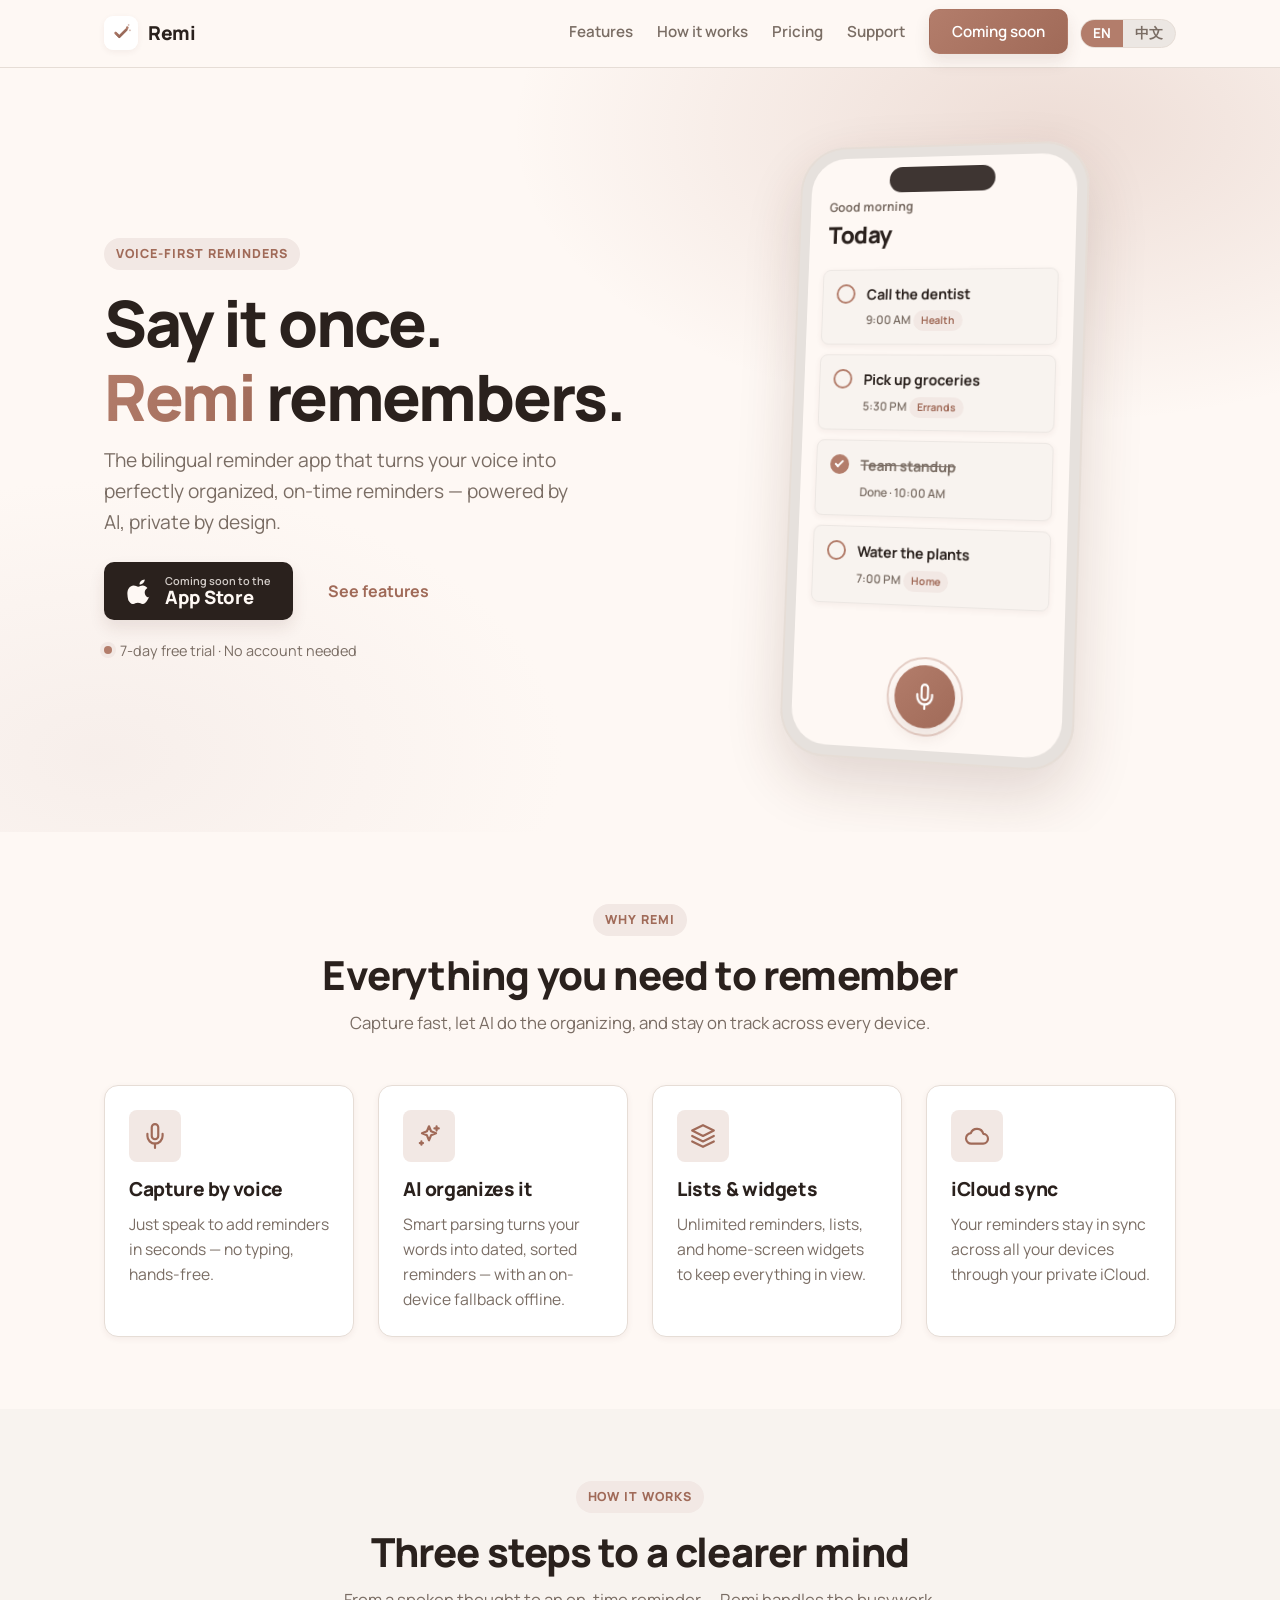
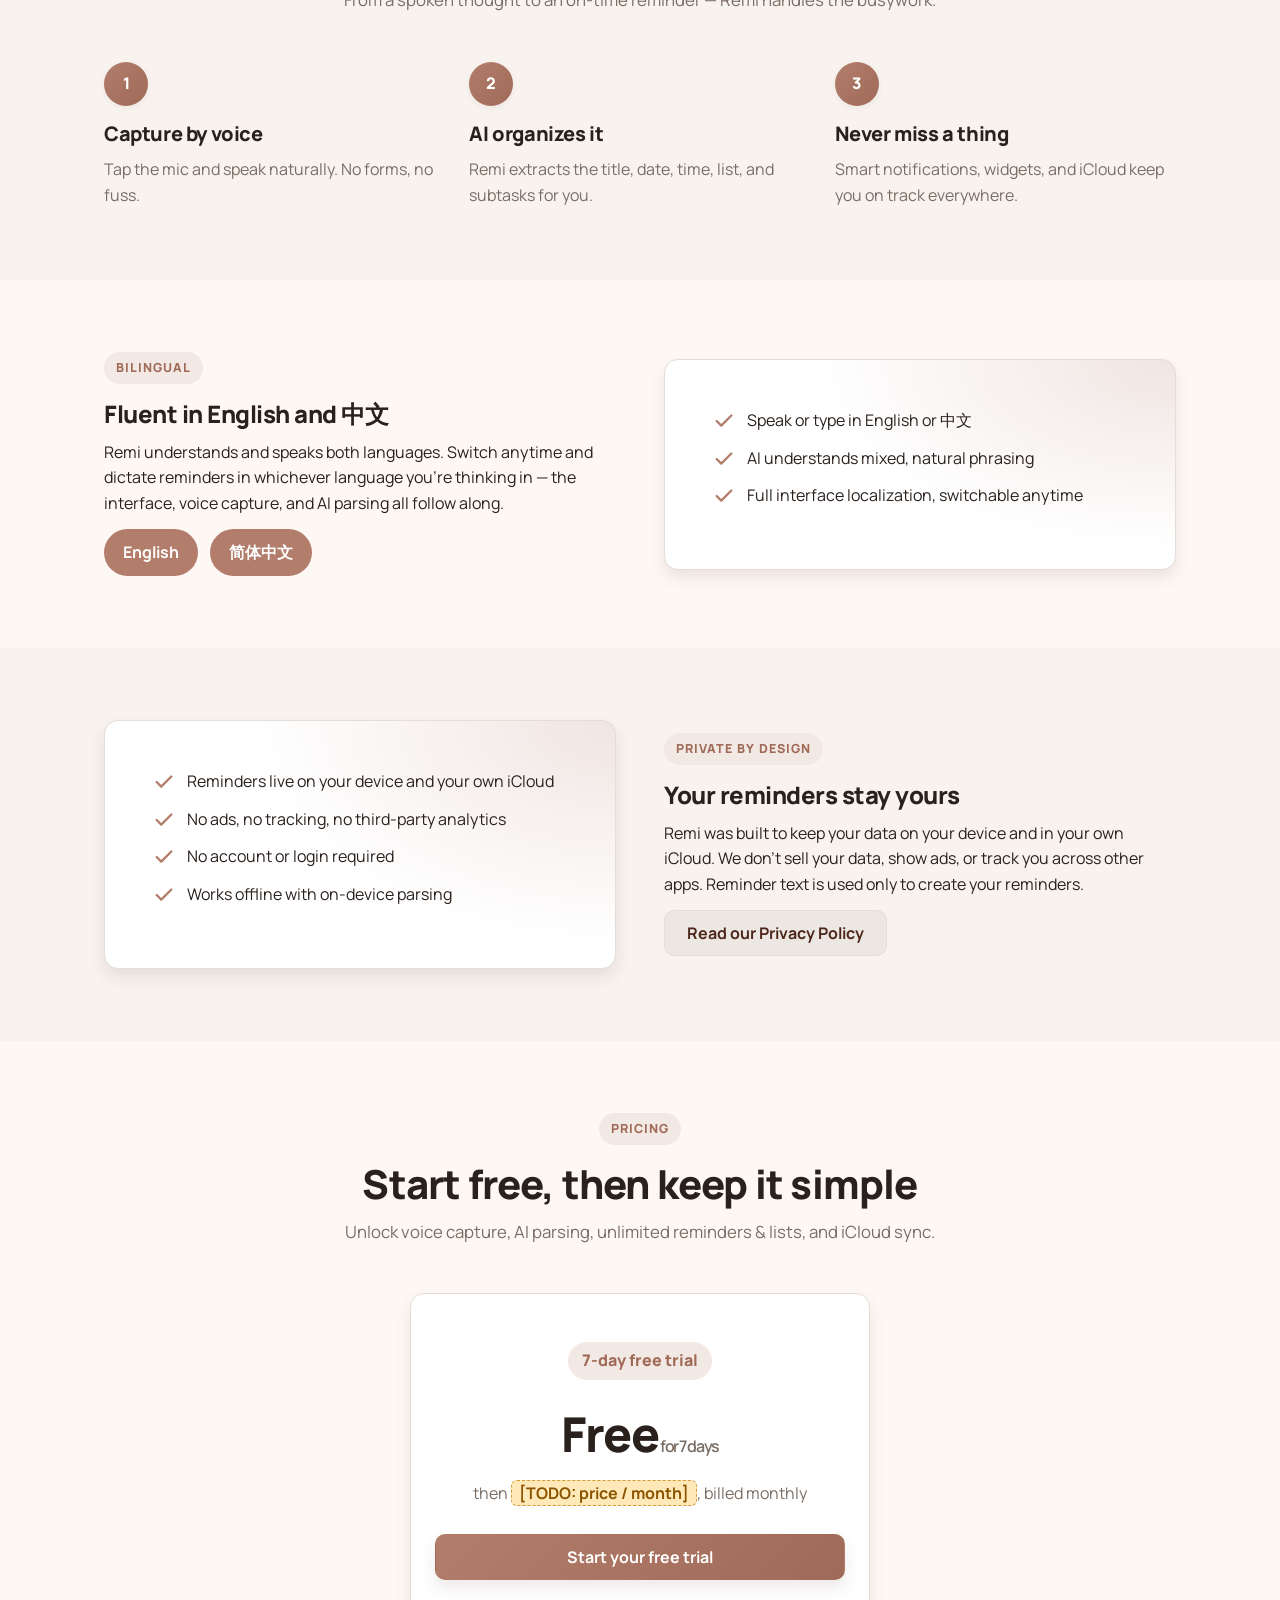
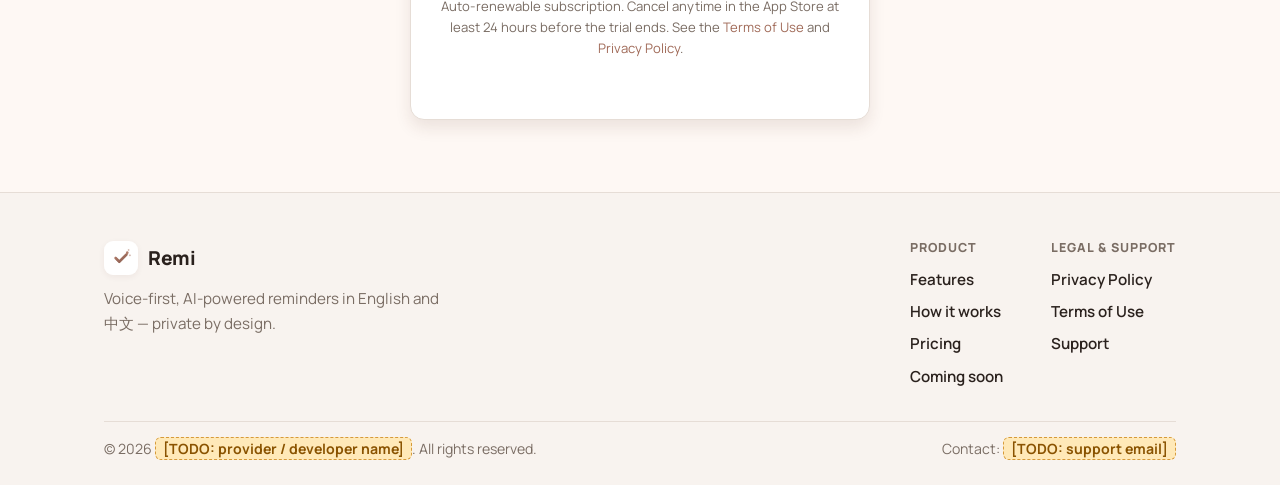
==== commit e15769a9: "Add runtime English/中文 language switch across the site" ====
--- a/index.html
+++ b/index.html
@@ -3,8 +3,22 @@
 <head>
   <meta charset="utf-8" />
   <meta name="viewport" content="width=device-width, initial-scale=1" />
-  <title>Remi — Voice-first reminders, organized by AI</title>
-  <meta name="description" content="Remi is a bilingual (English / 中文) reminder app. Speak naturally and AI turns your words into dated, sorted reminders — private by design, synced with your own iCloud." />
+  <script>
+    (function () {
+      try {
+        var s = new URLSearchParams(location.search).get("lang");
+        var v = s || localStorage.getItem("remi.lang");
+        var lang = (v === "en" || v === "zh") ? v
+          : ((navigator.language || "en").toLowerCase().indexOf("zh") === 0 ? "zh" : "en");
+        var el = document.documentElement;
+        el.setAttribute("lang", lang === "zh" ? "zh-Hans" : "en");
+        el.setAttribute("data-lang", lang);
+        if (lang !== "en") el.classList.add("i18n-hold");
+      } catch (e) {}
+    })();
+  </script>
+  <title data-i18n="index.title">Remi — Voice-first reminders, organized by AI</title>
+  <meta name="description" data-i18n-attr="content:index.desc" content="Remi is a bilingual (English / 中文) reminder app. Speak naturally and AI turns your words into dated, sorted reminders — private by design, synced with your own iCloud." />
   <meta name="theme-color" content="#b37d6b" />
 
   <!-- Open Graph / social -->
@@ -23,6 +37,7 @@
   <link href="https://fonts.googleapis.com/css2?family=Manrope:wght@400;500;600;700;800&display=swap" rel="stylesheet" />
 
   <link rel="stylesheet" href="styles.css" />
+  <script src="i18n.js" defer></script>
   <script src="script.js" defer></script>
 </head>
 <body>
@@ -35,14 +50,18 @@
       </a>
       <nav aria-label="Primary">
         <ul class="nav-links" id="nav-links">
-          <li><a href="#features">Features</a></li>
-          <li><a href="#how">How it works</a></li>
-          <li><a href="#pricing">Pricing</a></li>
-          <li><a href="support.html">Support</a></li>
+          <li><a href="#features" data-i18n="nav.features">Features</a></li>
+          <li><a href="#how" data-i18n="nav.how">How it works</a></li>
+          <li><a href="#pricing" data-i18n="nav.pricing">Pricing</a></li>
+          <li><a href="support.html" data-i18n="common.support">Support</a></li>
           <!-- App Store link goes here once the app is published. -->
-          <li><a class="btn btn-primary" aria-disabled="true">Coming soon</a></li>
+          <li><a class="btn btn-primary" aria-disabled="true" data-i18n="common.comingSoon">Coming soon</a></li>
         </ul>
       </nav>
+      <div class="lang-switch" role="group" aria-label="Language" data-i18n-attr="aria-label:lang.aria">
+        <button type="button" data-set-lang="en">EN</button>
+        <button type="button" data-set-lang="zh">中文</button>
+      </div>
       <button class="nav-toggle" aria-label="Toggle menu" aria-controls="nav-links" aria-expanded="false">
         <svg viewBox="0 0 24 24" fill="none" stroke="currentColor" stroke-width="2" stroke-linecap="round"><path d="M3 6h18M3 12h18M3 18h18"/></svg>
       </button>
@@ -54,21 +73,21 @@
     <section class="hero">
       <div class="container hero-grid">
         <div>
-          <span class="eyebrow">Voice-first reminders</span>
-          <h1>Say it once.<br /><span class="accent">Remi</span> remembers.</h1>
-          <p class="hero-sub">
+          <span class="eyebrow" data-i18n="hero.eyebrow">Voice-first reminders</span>
+          <h1 data-i18n-html="hero.title">Say it once.<br /><span class="accent">Remi</span> remembers.</h1>
+          <p class="hero-sub" data-i18n="hero.sub">
             The bilingual reminder app that turns your voice into perfectly
             organized, on-time reminders — powered by AI, private by design.
           </p>
           <div class="hero-actions">
             <!-- App Store badge becomes a live link once the app is published. -->
-            <a class="btn btn-store" aria-disabled="true" aria-label="Coming soon to the App Store">
+            <a class="btn btn-store" aria-disabled="true" aria-label="Coming soon to the App Store" data-i18n-attr="aria-label:common.comingSoonAppStore">
               <svg viewBox="0 0 24 24" fill="currentColor" aria-hidden="true"><path d="M16.365 1.43c0 1.14-.42 2.22-1.17 3.03-.9.96-2.37 1.71-3.6 1.62-.15-1.14.42-2.34 1.11-3.09.81-.87 2.31-1.53 3.66-1.56zM20.6 17.02c-.6 1.38-.9 1.98-1.68 3.18-1.08 1.68-2.61 3.78-4.5 3.78-1.68 0-2.1-1.08-4.38-1.08-2.28 0-2.73 1.05-4.41 1.11-1.89.06-3.33-1.86-4.41-3.54C.36 17.31-.24 13.02 1.26 10.2c1.05-2.01 2.94-3.27 4.95-3.27 1.71 0 2.79 1.11 4.2 1.11 1.38 0 2.22-1.11 4.2-1.11 1.5 0 3.09.81 4.23 2.22-3.72 2.04-3.12 7.35.76 8.87z"/></svg>
-              <span class="store-copy"><small>Coming soon to the</small><strong>App Store</strong></span>
+              <span class="store-copy"><small data-i18n="hero.badgeSmall">Coming soon to the</small><strong>App Store</strong></span>
             </a>
-            <a class="btn btn-ghost" href="#features">See features</a>
-          </div>
-          <span class="hero-note">7-day free trial · No account needed</span>
+            <a class="btn btn-ghost" href="#features" data-i18n="hero.seeFeatures">See features</a>
+          </div>
+          <span class="hero-note" data-i18n="hero.note">7-day free trial · No account needed</span>
         </div>
 
         <!-- CSS phone mockup (placeholder for real screenshots later) -->
@@ -77,39 +96,39 @@
             <div class="phone-screen">
               <div class="phone-notch"></div>
               <div class="screen-head">
-                <div class="greeting">Good morning</div>
-                <div class="title">Today</div>
+                <div class="greeting" data-i18n="mock.greeting">Good morning</div>
+                <div class="title" data-i18n="mock.today">Today</div>
               </div>
               <div class="screen-body">
                 <div class="task">
                   <span class="check"></span>
                   <span class="meta">
-                    <span class="name">Call the dentist</span><br />
-                    <span class="time">9:00 AM</span>
-                    <span class="pill">Health</span>
+                    <span class="name" data-i18n="mock.t1.name">Call the dentist</span><br />
+                    <span class="time" data-i18n="mock.t1.time">9:00 AM</span>
+                    <span class="pill" data-i18n="mock.health">Health</span>
                   </span>
                 </div>
                 <div class="task">
                   <span class="check"></span>
                   <span class="meta">
-                    <span class="name">Pick up groceries</span><br />
-                    <span class="time">5:30 PM</span>
-                    <span class="pill">Errands</span>
+                    <span class="name" data-i18n="mock.t2.name">Pick up groceries</span><br />
+                    <span class="time" data-i18n="mock.t2.time">5:30 PM</span>
+                    <span class="pill" data-i18n="mock.errands">Errands</span>
                   </span>
                 </div>
                 <div class="task done">
                   <span class="check"></span>
                   <span class="meta">
-                    <span class="name">Team standup</span><br />
-                    <span class="time">Done · 10:00 AM</span>
+                    <span class="name" data-i18n="mock.t3.name">Team standup</span><br />
+                    <span class="time" data-i18n="mock.t3.time">Done · 10:00 AM</span>
                   </span>
                 </div>
                 <div class="task">
                   <span class="check"></span>
                   <span class="meta">
-                    <span class="name">Water the plants</span><br />
-                    <span class="time">7:00 PM</span>
-                    <span class="pill">Home</span>
+                    <span class="name" data-i18n="mock.t4.name">Water the plants</span><br />
+                    <span class="time" data-i18n="mock.t4.time">7:00 PM</span>
+                    <span class="pill" data-i18n="mock.home">Home</span>
                   </span>
                 </div>
               </div>
@@ -126,38 +145,38 @@
     <section class="section" id="features">
       <div class="container">
         <div class="section-head reveal">
-          <span class="eyebrow">Why Remi</span>
-          <h2>Everything you need to remember</h2>
-          <p>Capture fast, let AI do the organizing, and stay on track across every device.</p>
+          <span class="eyebrow" data-i18n="features.eyebrow">Why Remi</span>
+          <h2 data-i18n="features.title">Everything you need to remember</h2>
+          <p data-i18n="features.intro">Capture fast, let AI do the organizing, and stay on track across every device.</p>
         </div>
         <div class="grid grid-4">
           <article class="card reveal">
             <span class="icon">
               <svg viewBox="0 0 24 24" fill="none" stroke="currentColor" stroke-width="2" stroke-linecap="round" stroke-linejoin="round"><path d="M12 1a3 3 0 0 0-3 3v8a3 3 0 0 0 6 0V4a3 3 0 0 0-3-3z"/><path d="M19 10v2a7 7 0 0 1-14 0v-2"/><path d="M12 19v4"/></svg>
             </span>
-            <h3>Capture by voice</h3>
-            <p>Just speak to add reminders in seconds — no typing, hands-free.</p>
+            <h3 data-i18n="features.c1.title">Capture by voice</h3>
+            <p data-i18n="features.c1.body">Just speak to add reminders in seconds — no typing, hands-free.</p>
           </article>
           <article class="card reveal">
             <span class="icon">
               <svg viewBox="0 0 24 24" fill="none" stroke="currentColor" stroke-width="2" stroke-linecap="round" stroke-linejoin="round"><path d="M12 3l1.9 4.6L18.5 9.5 13.9 11.4 12 16l-1.9-4.6L5.5 9.5l4.6-1.9z"/><path d="M19 3v4M21 5h-4M5 17v3M6.5 18.5h-3"/></svg>
             </span>
-            <h3>AI organizes it</h3>
-            <p>Smart parsing turns your words into dated, sorted reminders — with an on-device fallback offline.</p>
+            <h3 data-i18n="features.c2.title">AI organizes it</h3>
+            <p data-i18n="features.c2.body">Smart parsing turns your words into dated, sorted reminders — with an on-device fallback offline.</p>
           </article>
           <article class="card reveal">
             <span class="icon">
               <svg viewBox="0 0 24 24" fill="none" stroke="currentColor" stroke-width="2" stroke-linecap="round" stroke-linejoin="round"><path d="M12 2 2 7l10 5 10-5-10-5z"/><path d="M2 12l10 5 10-5"/><path d="M2 17l10 5 10-5"/></svg>
             </span>
-            <h3>Lists &amp; widgets</h3>
-            <p>Unlimited reminders, lists, and home-screen widgets to keep everything in view.</p>
+            <h3 data-i18n="features.c3.title">Lists &amp; widgets</h3>
+            <p data-i18n="features.c3.body">Unlimited reminders, lists, and home-screen widgets to keep everything in view.</p>
           </article>
           <article class="card reveal">
             <span class="icon">
               <svg viewBox="0 0 24 24" fill="none" stroke="currentColor" stroke-width="2" stroke-linecap="round" stroke-linejoin="round"><path d="M17.5 19a4.5 4.5 0 0 0 .3-9A6 6 0 0 0 6.3 9.4 4 4 0 0 0 7 19h10.5z"/></svg>
             </span>
-            <h3>iCloud sync</h3>
-            <p>Your reminders stay in sync across all your devices through your private iCloud.</p>
+            <h3 data-i18n="features.c4.title">iCloud sync</h3>
+            <p data-i18n="features.c4.body">Your reminders stay in sync across all your devices through your private iCloud.</p>
           </article>
         </div>
       </div>
@@ -167,25 +186,25 @@
     <section class="section alt-surface" id="how">
       <div class="container">
         <div class="section-head reveal">
-          <span class="eyebrow">How it works</span>
-          <h2>Three steps to a clearer mind</h2>
-          <p>From a spoken thought to an on-time reminder — Remi handles the busywork.</p>
+          <span class="eyebrow" data-i18n="how.eyebrow">How it works</span>
+          <h2 data-i18n="how.title">Three steps to a clearer mind</h2>
+          <p data-i18n="how.intro">From a spoken thought to an on-time reminder — Remi handles the busywork.</p>
         </div>
         <div class="grid grid-3 steps">
           <div class="step reveal">
             <div class="num">1</div>
-            <h3>Capture by voice</h3>
-            <p>Tap the mic and speak naturally. No forms, no fuss.</p>
+            <h3 data-i18n="how.s1.title">Capture by voice</h3>
+            <p data-i18n="how.s1.body">Tap the mic and speak naturally. No forms, no fuss.</p>
           </div>
           <div class="step reveal">
             <div class="num">2</div>
-            <h3>AI organizes it</h3>
-            <p>Remi extracts the title, date, time, list, and subtasks for you.</p>
+            <h3 data-i18n="how.s2.title">AI organizes it</h3>
+            <p data-i18n="how.s2.body">Remi extracts the title, date, time, list, and subtasks for you.</p>
           </div>
           <div class="step reveal">
             <div class="num">3</div>
-            <h3>Never miss a thing</h3>
-            <p>Smart notifications, widgets, and iCloud keep you on track everywhere.</p>
+            <h3 data-i18n="how.s3.title">Never miss a thing</h3>
+            <p data-i18n="how.s3.body">Smart notifications, widgets, and iCloud keep you on track everywhere.</p>
           </div>
         </div>
       </div>
@@ -195,9 +214,9 @@
     <section class="section">
       <div class="container split">
         <div class="reveal">
-          <span class="eyebrow">Bilingual</span>
-          <h2>Fluent in English and 中文</h2>
-          <p>
+          <span class="eyebrow" data-i18n="bi.eyebrow">Bilingual</span>
+          <h2 data-i18n="bi.title">Fluent in English and 中文</h2>
+          <p data-i18n="bi.body">
             Remi understands and speaks both languages. Switch anytime and dictate
             reminders in whichever language you're thinking in — the interface,
             voice capture, and AI parsing all follow along.
@@ -211,15 +230,15 @@
           <ul class="check-list">
             <li>
               <svg viewBox="0 0 24 24" fill="none" stroke="currentColor" stroke-width="2.5" stroke-linecap="round" stroke-linejoin="round"><path d="M20 6 9 17l-5-5"/></svg>
-              Speak or type in English or 中文
-            </li>
-            <li>
-              <svg viewBox="0 0 24 24" fill="none" stroke="currentColor" stroke-width="2.5" stroke-linecap="round" stroke-linejoin="round"><path d="M20 6 9 17l-5-5"/></svg>
-              AI understands mixed, natural phrasing
-            </li>
-            <li>
-              <svg viewBox="0 0 24 24" fill="none" stroke="currentColor" stroke-width="2.5" stroke-linecap="round" stroke-linejoin="round"><path d="M20 6 9 17l-5-5"/></svg>
-              Full interface localization, switchable anytime
+              <span data-i18n="bi.check1">Speak or type in English or 中文</span>
+            </li>
+            <li>
+              <svg viewBox="0 0 24 24" fill="none" stroke="currentColor" stroke-width="2.5" stroke-linecap="round" stroke-linejoin="round"><path d="M20 6 9 17l-5-5"/></svg>
+              <span data-i18n="bi.check2">AI understands mixed, natural phrasing</span>
+            </li>
+            <li>
+              <svg viewBox="0 0 24 24" fill="none" stroke="currentColor" stroke-width="2.5" stroke-linecap="round" stroke-linejoin="round"><path d="M20 6 9 17l-5-5"/></svg>
+              <span data-i18n="bi.check3">Full interface localization, switchable anytime</span>
             </li>
           </ul>
         </div>
@@ -233,31 +252,31 @@
           <ul class="check-list">
             <li>
               <svg viewBox="0 0 24 24" fill="none" stroke="currentColor" stroke-width="2.5" stroke-linecap="round" stroke-linejoin="round"><path d="M20 6 9 17l-5-5"/></svg>
-              Reminders live on your device and your own iCloud
-            </li>
-            <li>
-              <svg viewBox="0 0 24 24" fill="none" stroke="currentColor" stroke-width="2.5" stroke-linecap="round" stroke-linejoin="round"><path d="M20 6 9 17l-5-5"/></svg>
-              No ads, no tracking, no third-party analytics
-            </li>
-            <li>
-              <svg viewBox="0 0 24 24" fill="none" stroke="currentColor" stroke-width="2.5" stroke-linecap="round" stroke-linejoin="round"><path d="M20 6 9 17l-5-5"/></svg>
-              No account or login required
-            </li>
-            <li>
-              <svg viewBox="0 0 24 24" fill="none" stroke="currentColor" stroke-width="2.5" stroke-linecap="round" stroke-linejoin="round"><path d="M20 6 9 17l-5-5"/></svg>
-              Works offline with on-device parsing
+              <span data-i18n="privt.check1">Reminders live on your device and your own iCloud</span>
+            </li>
+            <li>
+              <svg viewBox="0 0 24 24" fill="none" stroke="currentColor" stroke-width="2.5" stroke-linecap="round" stroke-linejoin="round"><path d="M20 6 9 17l-5-5"/></svg>
+              <span data-i18n="privt.check2">No ads, no tracking, no third-party analytics</span>
+            </li>
+            <li>
+              <svg viewBox="0 0 24 24" fill="none" stroke="currentColor" stroke-width="2.5" stroke-linecap="round" stroke-linejoin="round"><path d="M20 6 9 17l-5-5"/></svg>
+              <span data-i18n="privt.check3">No account or login required</span>
+            </li>
+            <li>
+              <svg viewBox="0 0 24 24" fill="none" stroke="currentColor" stroke-width="2.5" stroke-linecap="round" stroke-linejoin="round"><path d="M20 6 9 17l-5-5"/></svg>
+              <span data-i18n="privt.check4">Works offline with on-device parsing</span>
             </li>
           </ul>
         </div>
         <div class="reveal">
-          <span class="eyebrow">Private by design</span>
-          <h2>Your reminders stay yours</h2>
-          <p>
+          <span class="eyebrow" data-i18n="privt.eyebrow">Private by design</span>
+          <h2 data-i18n="privt.title">Your reminders stay yours</h2>
+          <p data-i18n="privt.body">
             Remi was built to keep your data on your device and in your own iCloud.
             We don't sell your data, show ads, or track you across other apps.
             Reminder text is used only to create your reminders.
           </p>
-          <a class="btn btn-secondary" href="privacy.html">Read our Privacy Policy</a>
+          <a class="btn btn-secondary" href="privacy.html" data-i18n="privt.read">Read our Privacy Policy</a>
         </div>
       </div>
     </section>
@@ -266,19 +285,19 @@
     <section class="section" id="pricing">
       <div class="container">
         <div class="section-head reveal">
-          <span class="eyebrow">Pricing</span>
-          <h2>Start free, then keep it simple</h2>
-          <p>Unlock voice capture, AI parsing, unlimited reminders &amp; lists, and iCloud sync.</p>
+          <span class="eyebrow" data-i18n="pricing.eyebrow">Pricing</span>
+          <h2 data-i18n="pricing.title">Start free, then keep it simple</h2>
+          <p data-i18n="pricing.intro">Unlock voice capture, AI parsing, unlimited reminders &amp; lists, and iCloud sync.</p>
         </div>
         <div class="pricing reveal">
-          <span class="trial-tag">7-day free trial</span>
-          <div class="price">Free<small> for 7 days</small></div>
-          <p style="color:var(--secondary-text);margin-top:var(--sp-sm)">
+          <span class="trial-tag" data-i18n="pricing.trialTag">7-day free trial</span>
+          <div class="price" data-i18n-html="pricing.price">Free<small> for 7 days</small></div>
+          <p style="color:var(--secondary-text);margin-top:var(--sp-sm)" data-i18n-html="pricing.thenLine">
             then <span class="todo">[TODO: price / month]</span>, billed monthly
           </p>
           <!-- TODO: replace # with the App Store product URL once published -->
-          <a class="btn btn-primary" href="#" style="width:100%;margin-top:var(--sp-lg)">Start your free trial</a>
-          <p class="fine">
+          <a class="btn btn-primary" href="#" style="width:100%;margin-top:var(--sp-lg)" data-i18n="pricing.cta">Start your free trial</a>
+          <p class="fine" data-i18n-html="pricing.fine">
             Auto-renewable subscription. Cancel anytime in the App Store at least
             24 hours before the trial ends. See the
             <a href="https://www.apple.com/legal/internet-services/itunes/dev/stdeula/">Terms of Use</a>
@@ -298,28 +317,28 @@
             <img src="assets/app-icon.png" alt="" width="34" height="34" />
             Remi
           </a>
-          <p>Voice-first, AI-powered reminders in English and 中文 — private by design.</p>
+          <p data-i18n="footer.tagline">Voice-first, AI-powered reminders in English and 中文 — private by design.</p>
         </div>
         <div class="footer-links">
           <div class="footer-col">
-            <h4>Product</h4>
-            <a href="#features">Features</a>
-            <a href="#how">How it works</a>
-            <a href="#pricing">Pricing</a>
+            <h4 data-i18n="footer.product">Product</h4>
+            <a href="#features" data-i18n="nav.features">Features</a>
+            <a href="#how" data-i18n="nav.how">How it works</a>
+            <a href="#pricing" data-i18n="nav.pricing">Pricing</a>
             <!-- App Store link goes here once the app is published. -->
-            <a aria-disabled="true">Coming soon</a>
+            <a aria-disabled="true" data-i18n="common.comingSoon">Coming soon</a>
           </div>
           <div class="footer-col">
-            <h4>Legal &amp; support</h4>
-            <a href="privacy.html">Privacy Policy</a>
-            <a href="https://www.apple.com/legal/internet-services/itunes/dev/stdeula/">Terms of Use</a>
-            <a href="support.html">Support</a>
+            <h4 data-i18n="footer.legalSupport">Legal &amp; support</h4>
+            <a href="privacy.html" data-i18n="common.privacyPolicy">Privacy Policy</a>
+            <a href="https://www.apple.com/legal/internet-services/itunes/dev/stdeula/" data-i18n="common.termsOfUse">Terms of Use</a>
+            <a href="support.html" data-i18n="common.support">Support</a>
           </div>
         </div>
       </div>
       <div class="footer-bottom">
-        <span>&copy; <span data-year>2026</span> <span class="todo">[TODO: provider / developer name]</span>. All rights reserved.</span>
-        <span>Contact: <span class="todo">[TODO: support email]</span></span>
+        <span>&copy; <span data-year>2026</span> <span class="todo">[TODO: provider / developer name]</span>. <span data-i18n="footer.rights">All rights reserved.</span></span>
+        <span><span data-i18n="footer.contactLabel">Contact:</span> <span class="todo">[TODO: support email]</span></span>
       </div>
     </div>
   </footer>
--- a/styles.css
+++ b/styles.css
@@ -299,6 +299,46 @@
   transition: color 0.15s var(--ease);
 }
 .nav-links a:hover { color: var(--text); text-decoration: none; }
+
+/* Right-align the nav cluster so the language switch + menu sit on the right. */
+.nav .container { justify-content: flex-start; gap: var(--sp-md); }
+.nav .brand { margin-right: auto; }
+
+/* ---------- Language switch ---------- */
+.lang-switch {
+  display: inline-flex;
+  align-items: center;
+  border: 1px solid var(--stroke);
+  border-radius: var(--r-pill);
+  overflow: hidden;
+  background: var(--surface-high);
+  flex: none;
+}
+.lang-switch button {
+  appearance: none;
+  -webkit-appearance: none;
+  border: 0;
+  background: transparent;
+  color: var(--secondary-text);
+  font-family: inherit;
+  font-weight: 700;
+  font-size: 0.85rem;
+  line-height: 1;
+  padding: 7px 12px;
+  cursor: pointer;
+  transition: background 0.15s var(--ease), color 0.15s var(--ease);
+}
+.lang-switch button:hover { color: var(--text); }
+html[data-lang="en"] .lang-switch [data-set-lang="en"],
+html[data-lang="zh"] .lang-switch [data-set-lang="zh"] {
+  background: var(--primary);
+  color: var(--on-primary);
+}
+
+/* Hide content until i18n applies the chosen language. The inline <head> snippet
+   adds .i18n-hold only for 中文, so English visitors never wait; with JS off the
+   class is never added and the (English) markup shows normally. */
+html.i18n-hold body { visibility: hidden; }
 
 .nav-toggle {
   display: none;
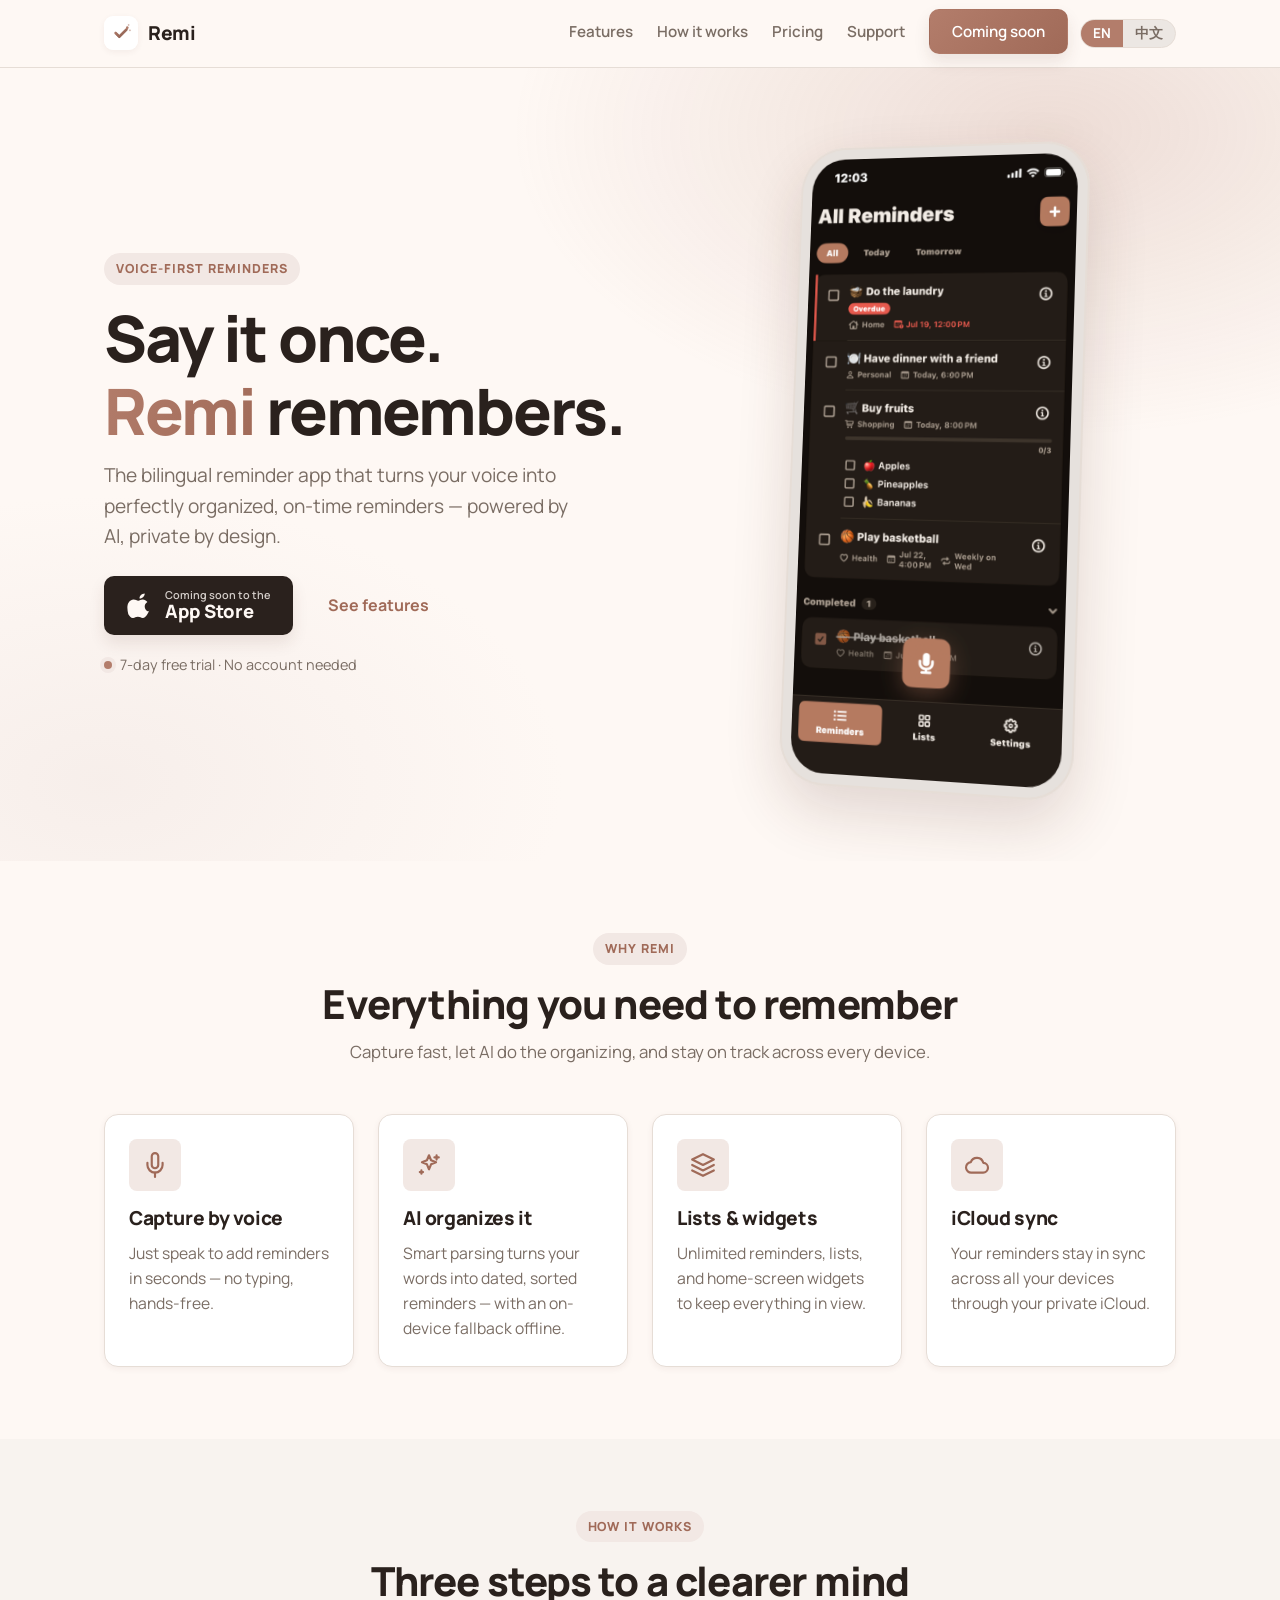
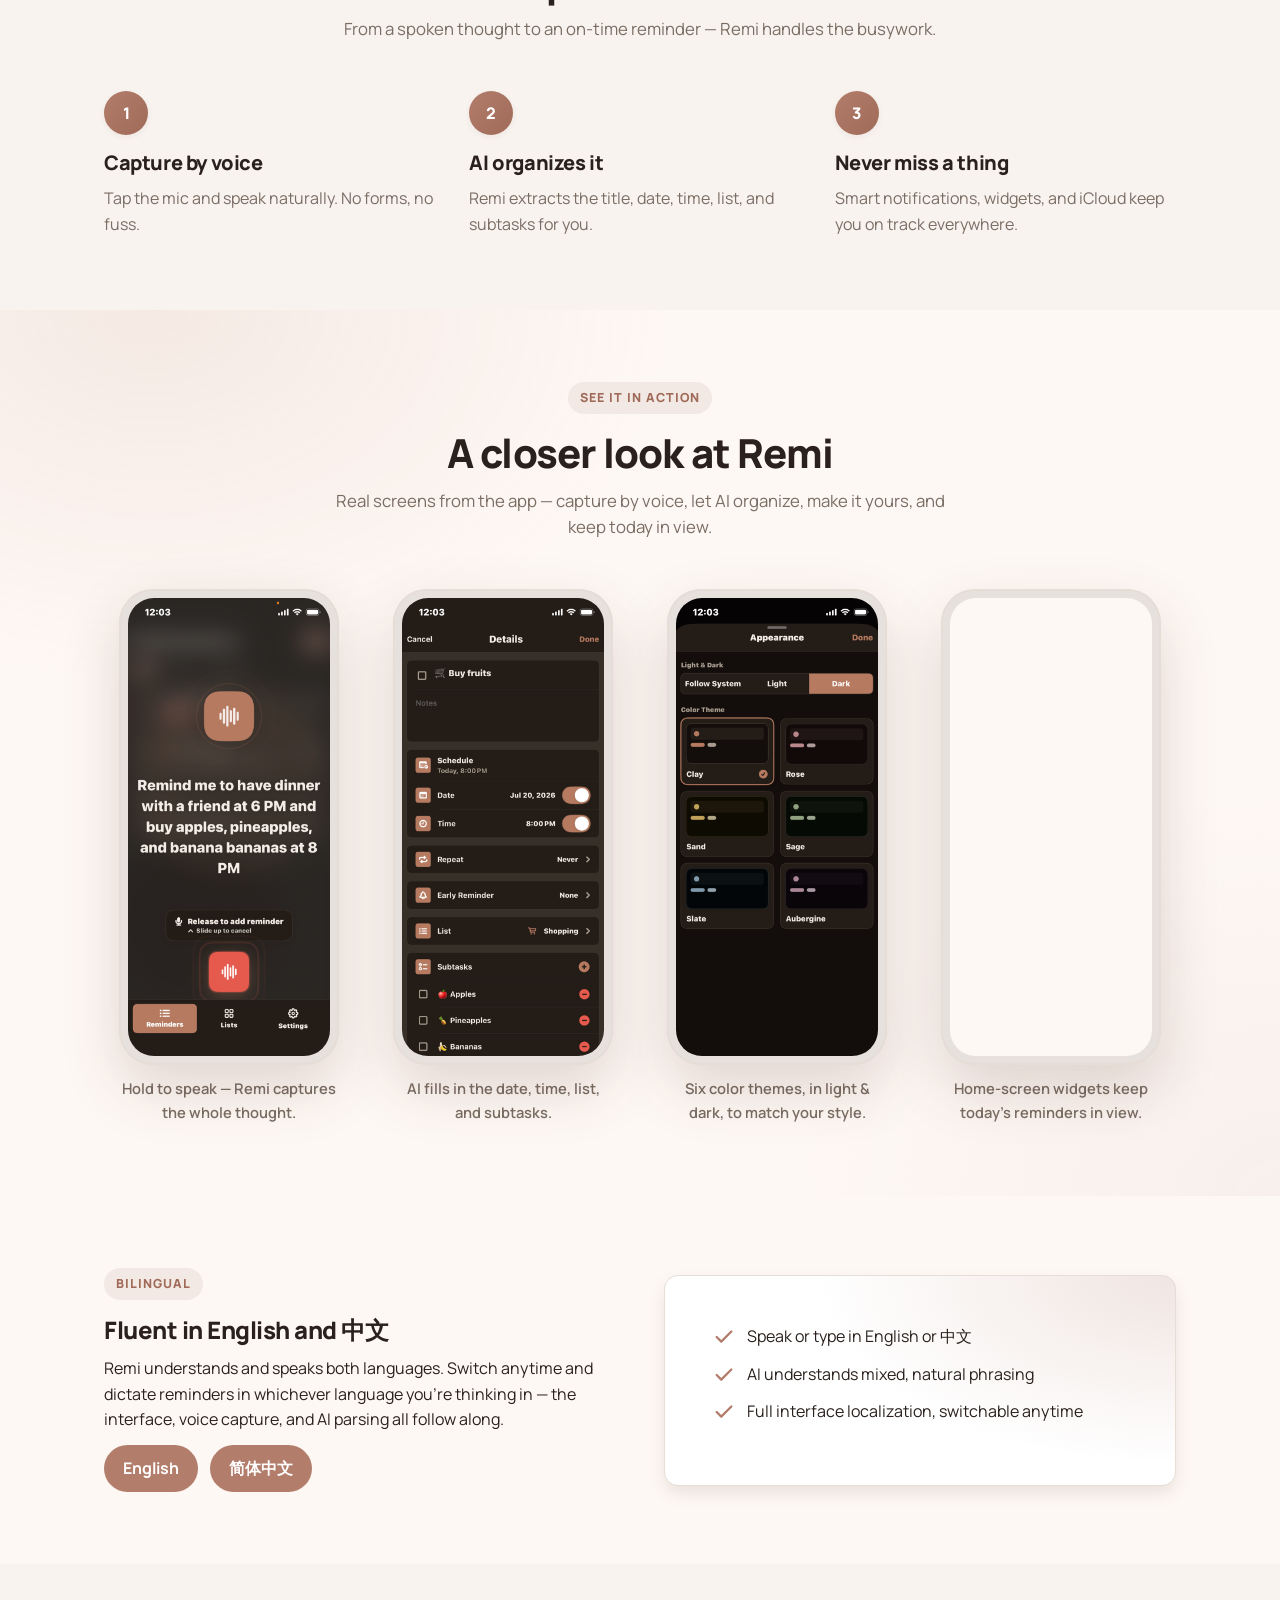
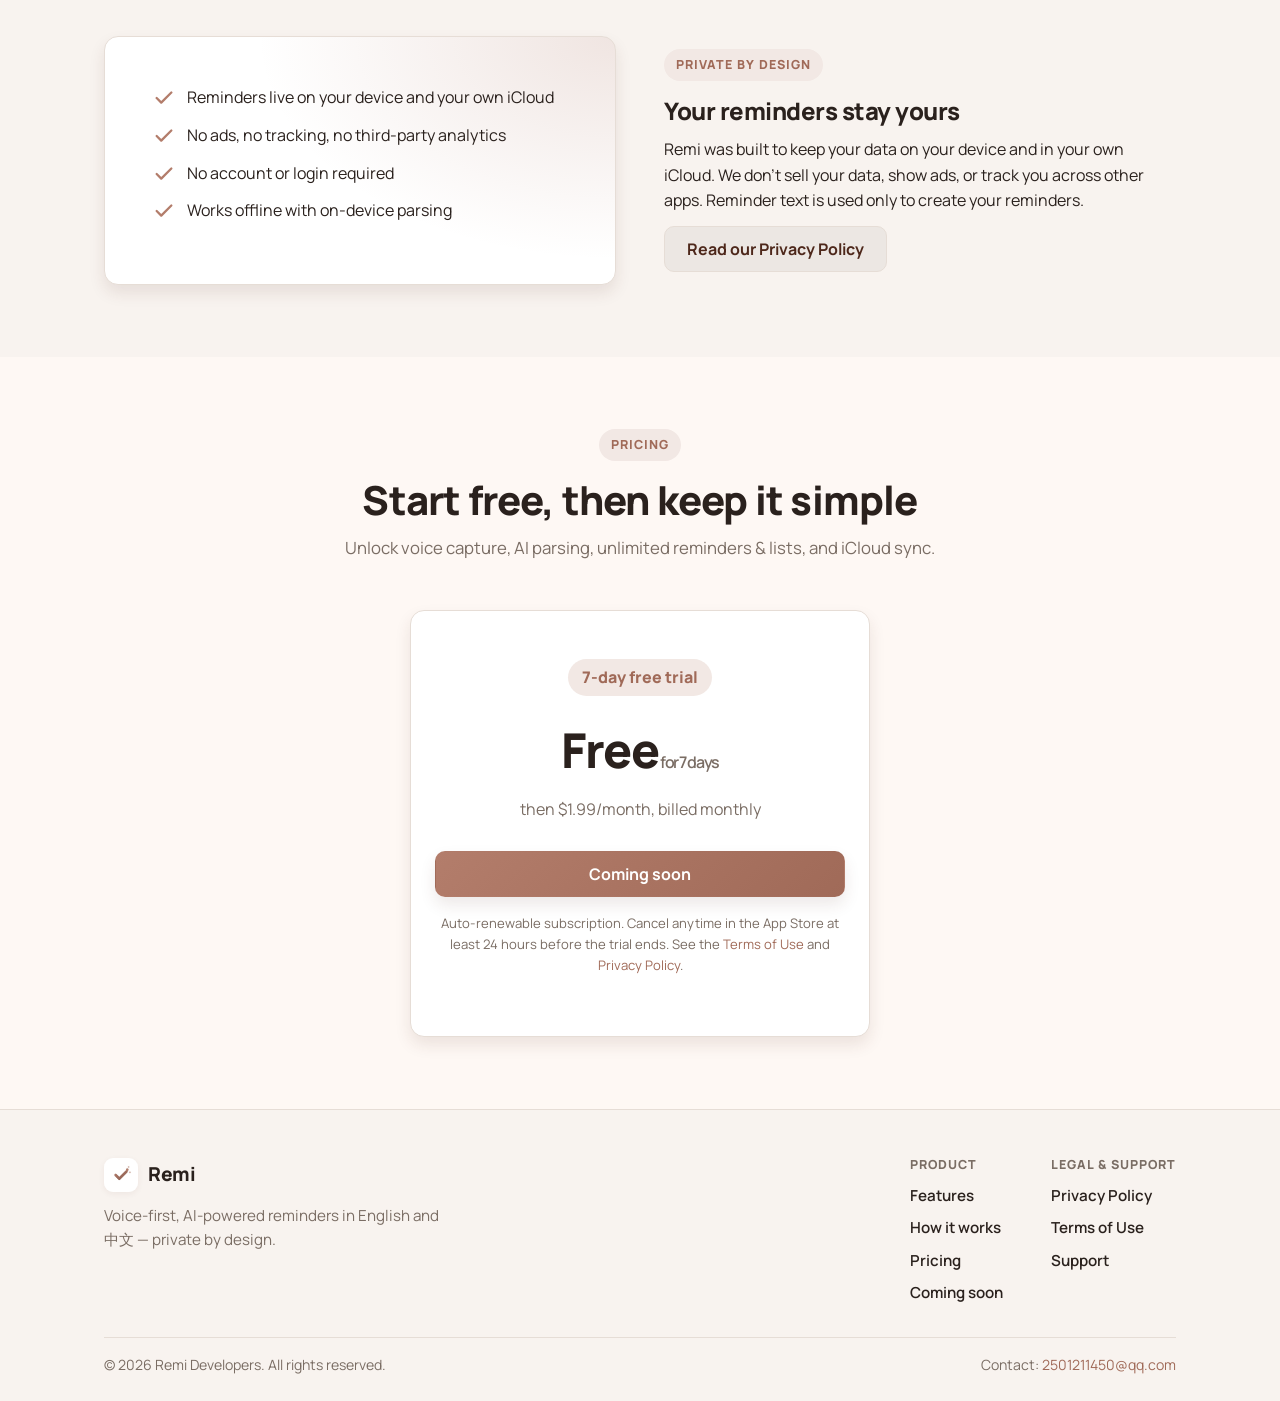
==== commit e8dbcb11: "Showcase real screenshots and complete site TODOs - Replace hero CSS mock with the real All Reminder" ====
--- a/index.html
+++ b/index.html
@@ -90,51 +90,15 @@
           <span class="hero-note" data-i18n="hero.note">7-day free trial · No account needed</span>
         </div>
 
-        <!-- CSS phone mockup (placeholder for real screenshots later) -->
-        <div class="phone-wrap" aria-hidden="true">
-          <div class="phone">
+        <!-- Real device screenshot — language-aware src (assets/shots/{en,zh}/main.png) -->
+        <div class="phone-wrap">
+          <div class="phone phone--shot">
             <div class="phone-screen">
-              <div class="phone-notch"></div>
-              <div class="screen-head">
-                <div class="greeting" data-i18n="mock.greeting">Good morning</div>
-                <div class="title" data-i18n="mock.today">Today</div>
-              </div>
-              <div class="screen-body">
-                <div class="task">
-                  <span class="check"></span>
-                  <span class="meta">
-                    <span class="name" data-i18n="mock.t1.name">Call the dentist</span><br />
-                    <span class="time" data-i18n="mock.t1.time">9:00 AM</span>
-                    <span class="pill" data-i18n="mock.health">Health</span>
-                  </span>
-                </div>
-                <div class="task">
-                  <span class="check"></span>
-                  <span class="meta">
-                    <span class="name" data-i18n="mock.t2.name">Pick up groceries</span><br />
-                    <span class="time" data-i18n="mock.t2.time">5:30 PM</span>
-                    <span class="pill" data-i18n="mock.errands">Errands</span>
-                  </span>
-                </div>
-                <div class="task done">
-                  <span class="check"></span>
-                  <span class="meta">
-                    <span class="name" data-i18n="mock.t3.name">Team standup</span><br />
-                    <span class="time" data-i18n="mock.t3.time">Done · 10:00 AM</span>
-                  </span>
-                </div>
-                <div class="task">
-                  <span class="check"></span>
-                  <span class="meta">
-                    <span class="name" data-i18n="mock.t4.name">Water the plants</span><br />
-                    <span class="time" data-i18n="mock.t4.time">7:00 PM</span>
-                    <span class="pill" data-i18n="mock.home">Home</span>
-                  </span>
-                </div>
-              </div>
-              <div class="screen-fab">
-                <svg viewBox="0 0 24 24" fill="none" stroke="currentColor" stroke-width="2" stroke-linecap="round" stroke-linejoin="round"><path d="M12 1a3 3 0 0 0-3 3v8a3 3 0 0 0 6 0V4a3 3 0 0 0-3-3z"/><path d="M19 10v2a7 7 0 0 1-14 0v-2"/><path d="M12 19v4"/></svg>
-              </div>
+              <img class="phone-shot-img"
+                   data-i18n-attr="src:shot.main.src,alt:shot.main.alt"
+                   src="assets/shots/en/main.png"
+                   alt="Remi home screen showing the All Reminders list"
+                   width="720" height="1558" loading="eager" decoding="async" fetchpriority="high" />
             </div>
           </div>
         </div>
@@ -210,6 +174,51 @@
       </div>
     </section>
 
+    <!-- ============ Screenshot showcase ============ -->
+    <section class="section section--showcase" id="gallery">
+      <div class="container">
+        <div class="section-head reveal">
+          <span class="eyebrow" data-i18n="gallery.eyebrow">See it in action</span>
+          <h2 data-i18n="gallery.title">A closer look at Remi</h2>
+          <p data-i18n="gallery.intro">Real screens from the app — capture by voice, let AI organize, make it yours, and keep today in view.</p>
+        </div>
+        <div class="shot-gallery">
+          <figure class="shot reveal">
+            <div class="phone phone--shot phone--sm">
+              <div class="phone-screen">
+                <img data-i18n-attr="src:shot.voice.src,alt:shot.voice.cap" src="assets/shots/en/voice.png" alt="Hold to speak — Remi captures the whole thought." width="720" height="1558" loading="lazy" decoding="async" />
+              </div>
+            </div>
+            <figcaption data-i18n="shot.voice.cap">Hold to speak — Remi captures the whole thought.</figcaption>
+          </figure>
+          <figure class="shot reveal">
+            <div class="phone phone--shot phone--sm">
+              <div class="phone-screen">
+                <img data-i18n-attr="src:shot.details.src,alt:shot.details.cap" src="assets/shots/en/details.png" alt="AI fills in the date, time, list, and subtasks." width="720" height="1558" loading="lazy" decoding="async" />
+              </div>
+            </div>
+            <figcaption data-i18n="shot.details.cap">AI fills in the date, time, list, and subtasks.</figcaption>
+          </figure>
+          <figure class="shot reveal">
+            <div class="phone phone--shot phone--sm">
+              <div class="phone-screen">
+                <img data-i18n-attr="src:shot.themes.src,alt:shot.themes.cap" src="assets/shots/en/themes.png" alt="Six color themes, in light &amp; dark, to match your style." width="720" height="1558" loading="lazy" decoding="async" />
+              </div>
+            </div>
+            <figcaption data-i18n="shot.themes.cap">Six color themes, in light &amp; dark, to match your style.</figcaption>
+          </figure>
+          <figure class="shot reveal">
+            <div class="phone phone--shot phone--sm">
+              <div class="phone-screen">
+                <img data-i18n-attr="src:shot.widget.src,alt:shot.widget.cap" src="assets/shots/en/widget.png" alt="Home-screen widgets keep today's reminders in view." width="720" height="1558" loading="lazy" decoding="async" />
+              </div>
+            </div>
+            <figcaption data-i18n="shot.widget.cap">Home-screen widgets keep today's reminders in view.</figcaption>
+          </figure>
+        </div>
+      </div>
+    </section>
+
     <!-- ============ Bilingual ============ -->
     <section class="section">
       <div class="container split">
@@ -293,10 +302,10 @@
           <span class="trial-tag" data-i18n="pricing.trialTag">7-day free trial</span>
           <div class="price" data-i18n-html="pricing.price">Free<small> for 7 days</small></div>
           <p style="color:var(--secondary-text);margin-top:var(--sp-sm)" data-i18n-html="pricing.thenLine">
-            then <span class="todo">[TODO: price / month]</span>, billed monthly
-          </p>
-          <!-- TODO: replace # with the App Store product URL once published -->
-          <a class="btn btn-primary" href="#" style="width:100%;margin-top:var(--sp-lg)" data-i18n="pricing.cta">Start your free trial</a>
+            then $1.99/month, billed monthly
+          </p>
+          <!-- App Store link goes here once the app is published; shows "Coming soon" until then. -->
+          <a class="btn btn-primary" aria-disabled="true" style="width:100%;margin-top:var(--sp-lg)" data-i18n="common.comingSoon">Coming soon</a>
           <p class="fine" data-i18n-html="pricing.fine">
             Auto-renewable subscription. Cancel anytime in the App Store at least
             24 hours before the trial ends. See the
@@ -337,8 +346,8 @@
         </div>
       </div>
       <div class="footer-bottom">
-        <span>&copy; <span data-year>2026</span> <span class="todo">[TODO: provider / developer name]</span>. <span data-i18n="footer.rights">All rights reserved.</span></span>
-        <span><span data-i18n="footer.contactLabel">Contact:</span> <span class="todo">[TODO: support email]</span></span>
+        <span>&copy; <span data-year>2026</span> Remi Developers. <span data-i18n="footer.rights">All rights reserved.</span></span>
+        <span><span data-i18n="footer.contactLabel">Contact:</span> <a href="mailto:2501211450@qq.com">2501211450@qq.com</a></span>
       </div>
     </div>
   </footer>
--- a/styles.css
+++ b/styles.css
@@ -404,7 +404,7 @@
   box-shadow: 0 0 0 4px var(--primary-container);
 }
 
-/* ---------- Phone mockup ---------- */
+/* ---------- Phone frame (holds a real screenshot) ---------- */
 .phone-wrap {
   display: flex;
   justify-content: center;
@@ -413,7 +413,7 @@
 .phone {
   position: relative;
   width: 300px;
-  aspect-ratio: 300 / 620;
+  aspect-ratio: 1170 / 2532;
   border-radius: 46px;
   background: var(--surface-highest);
   padding: 12px;
@@ -425,110 +425,53 @@
 .phone-screen {
   position: relative;
   height: 100%;
-  border-radius: 36px;
+  border-radius: 34px;
   background: var(--surface);
   overflow: hidden;
+}
+.phone--shot .phone-screen img {
+  display: block;
+  width: 100%;
+  height: 100%;
+  object-fit: cover;
+}
+
+/* ---------- Screenshot showcase ---------- */
+.section--showcase {
+  position: relative;
+  background:
+    radial-gradient(58% 60% at 12% 0%, color-mix(in srgb, var(--primary) 12%, transparent), transparent 70%),
+    radial-gradient(52% 62% at 100% 100%, color-mix(in srgb, var(--primary-container) 55%, transparent), transparent 72%),
+    var(--surface);
+}
+.shot-gallery {
+  display: grid;
+  grid-template-columns: repeat(4, 1fr);
+  gap: var(--sp-xl);
+  align-items: start;
+}
+.shot {
+  margin: 0;
   display: flex;
   flex-direction: column;
-}
-.phone-notch {
-  position: absolute;
-  top: 10px;
-  left: 50%;
-  transform: translateX(-50%);
-  width: 110px;
-  height: 26px;
-  background: var(--text);
-  border-radius: var(--r-pill);
-  z-index: 3;
-  opacity: 0.9;
-}
-.screen-head {
-  padding: 40px 20px 12px;
-}
-.screen-head .greeting { font-size: 0.8rem; color: var(--secondary-text); font-weight: 700; }
-.screen-head .title { font-size: 1.5rem; font-weight: 800; letter-spacing: -0.02em; }
-.screen-body {
-  flex: 1;
-  padding: 4px 16px;
-  display: flex;
-  flex-direction: column;
-  gap: 10px;
-  overflow: hidden;
-}
-.task {
-  display: flex;
-  align-items: flex-start;
-  gap: 12px;
-  background: var(--surface-low);
-  border: 1px solid var(--surface-high);
-  border-radius: var(--r-card);
-  padding: 12px 14px;
-  box-shadow: var(--shadow-sm);
-}
-.task .check {
-  width: 20px;
-  height: 20px;
-  border-radius: 50%;
-  border: 2px solid var(--primary);
-  flex: none;
-  margin-top: 2px;
-}
-.task.done .check {
-  background: var(--primary);
-  position: relative;
-}
-.task.done .check::after {
-  content: "";
-  position: absolute;
-  left: 5px; top: 2px;
-  width: 5px; height: 9px;
-  border: solid var(--on-primary);
-  border-width: 0 2px 2px 0;
-  transform: rotate(45deg);
-}
-.task .meta { min-width: 0; }
-.task .name { font-weight: 700; font-size: 0.92rem; line-height: 1.3; }
-.task.done .name { text-decoration: line-through; color: var(--secondary-text); }
-.task .time { font-size: 0.75rem; color: var(--secondary-text); font-weight: 600; }
-.task .pill {
-  display: inline-block;
-  margin-top: 4px;
-  font-size: 0.66rem;
-  font-weight: 700;
-  color: var(--primary-strong);
-  background: var(--primary-container);
-  padding: 2px 8px;
-  border-radius: var(--r-pill);
-}
-.screen-fab {
-  position: absolute;
-  bottom: 22px;
-  left: 50%;
-  transform: translateX(-50%);
-  width: 62px;
-  height: 62px;
-  border-radius: 50%;
-  background: linear-gradient(135deg, var(--primary), var(--primary-strong));
-  display: grid;
-  place-items: center;
-  box-shadow: var(--shadow-md);
-  z-index: 4;
-}
-.screen-fab::after {
-  content: "";
-  position: absolute;
-  inset: -8px;
-  border-radius: 50%;
-  border: 2px solid var(--primary);
-  opacity: 0.35;
-  animation: pulse 2.4s var(--ease) infinite;
-}
-.screen-fab svg { width: 26px; height: 26px; color: var(--on-primary); }
-@keyframes pulse {
-  0% { transform: scale(0.9); opacity: 0.5; }
-  70% { transform: scale(1.25); opacity: 0; }
-  100% { opacity: 0; }
+  align-items: center;
+  gap: var(--sp-md);
+  text-align: center;
+}
+.phone--sm {
+  width: 100%;
+  max-width: 220px;
+  padding: 9px;
+  border-radius: 34px;
+  transform: none;
+}
+.phone--sm:hover { transform: translateY(-6px); }
+.phone--sm .phone-screen { border-radius: 26px; }
+.shot figcaption {
+  color: var(--secondary-text);
+  font-size: 0.92rem;
+  font-weight: 600;
+  max-width: 24ch;
 }
 
 /* ---------- Feature cards ---------- */
@@ -794,12 +737,13 @@
 @media (prefers-reduced-motion: reduce) {
   .js .reveal { opacity: 1; transform: none; transition: none; }
   html { scroll-behavior: auto; }
-  .screen-fab::after, .phone { animation: none; transition: none; }
+  .phone { animation: none; transition: none; }
 }
 
 /* ---------- Responsive ---------- */
 @media (max-width: 900px) {
   .grid-4 { grid-template-columns: repeat(2, 1fr); }
+  .shot-gallery { grid-template-columns: repeat(2, 1fr); gap: var(--sp-2xl); }
   .hero-grid { grid-template-columns: 1fr; gap: var(--sp-2xl); }
   .phone-wrap { order: -1; }
   .phone { transform: none; }
@@ -810,6 +754,7 @@
   .container { padding: 0 var(--sp-lg); }
   .section { padding: var(--sp-3xl) 0; }
   .grid-4, .grid-3, .grid-2 { grid-template-columns: 1fr; }
+  .shot-gallery { grid-template-columns: 1fr; }
   .nav-links {
     position: fixed;
     inset: var(--nav-h) 0 auto 0;
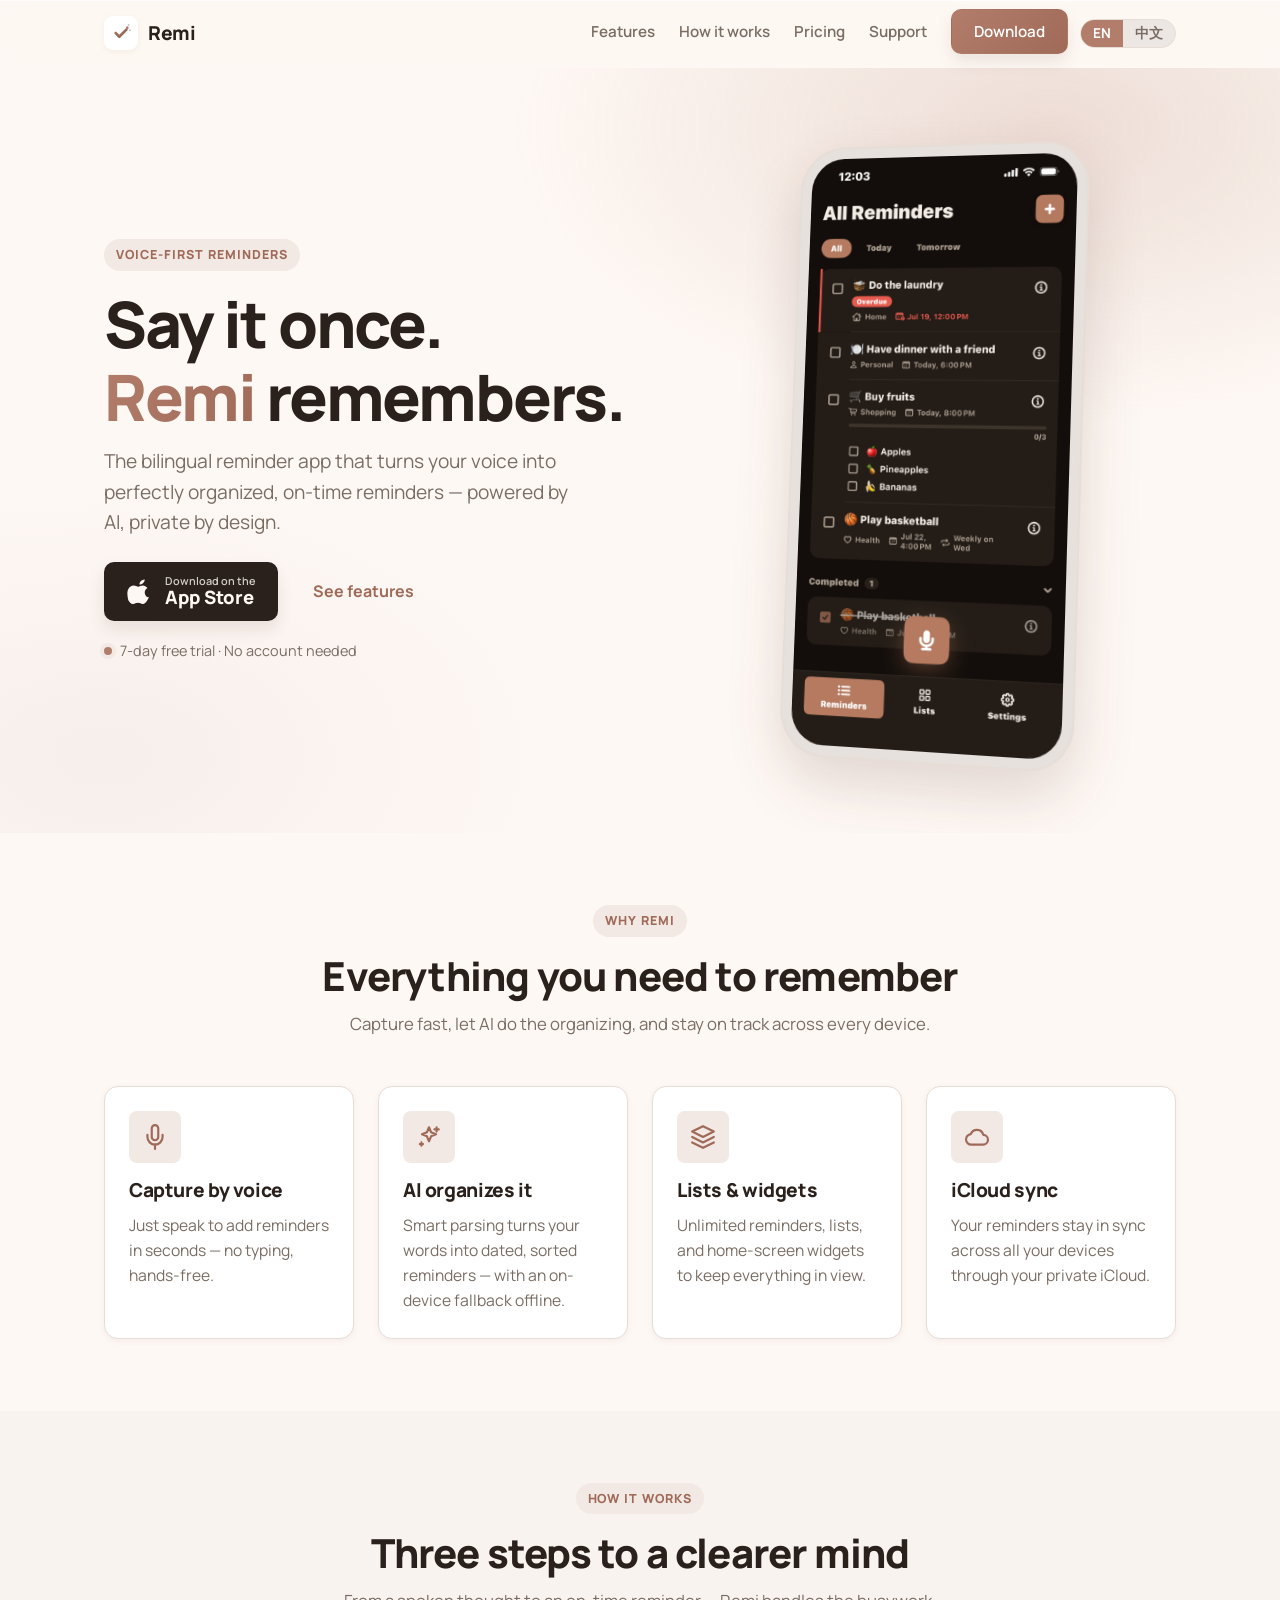
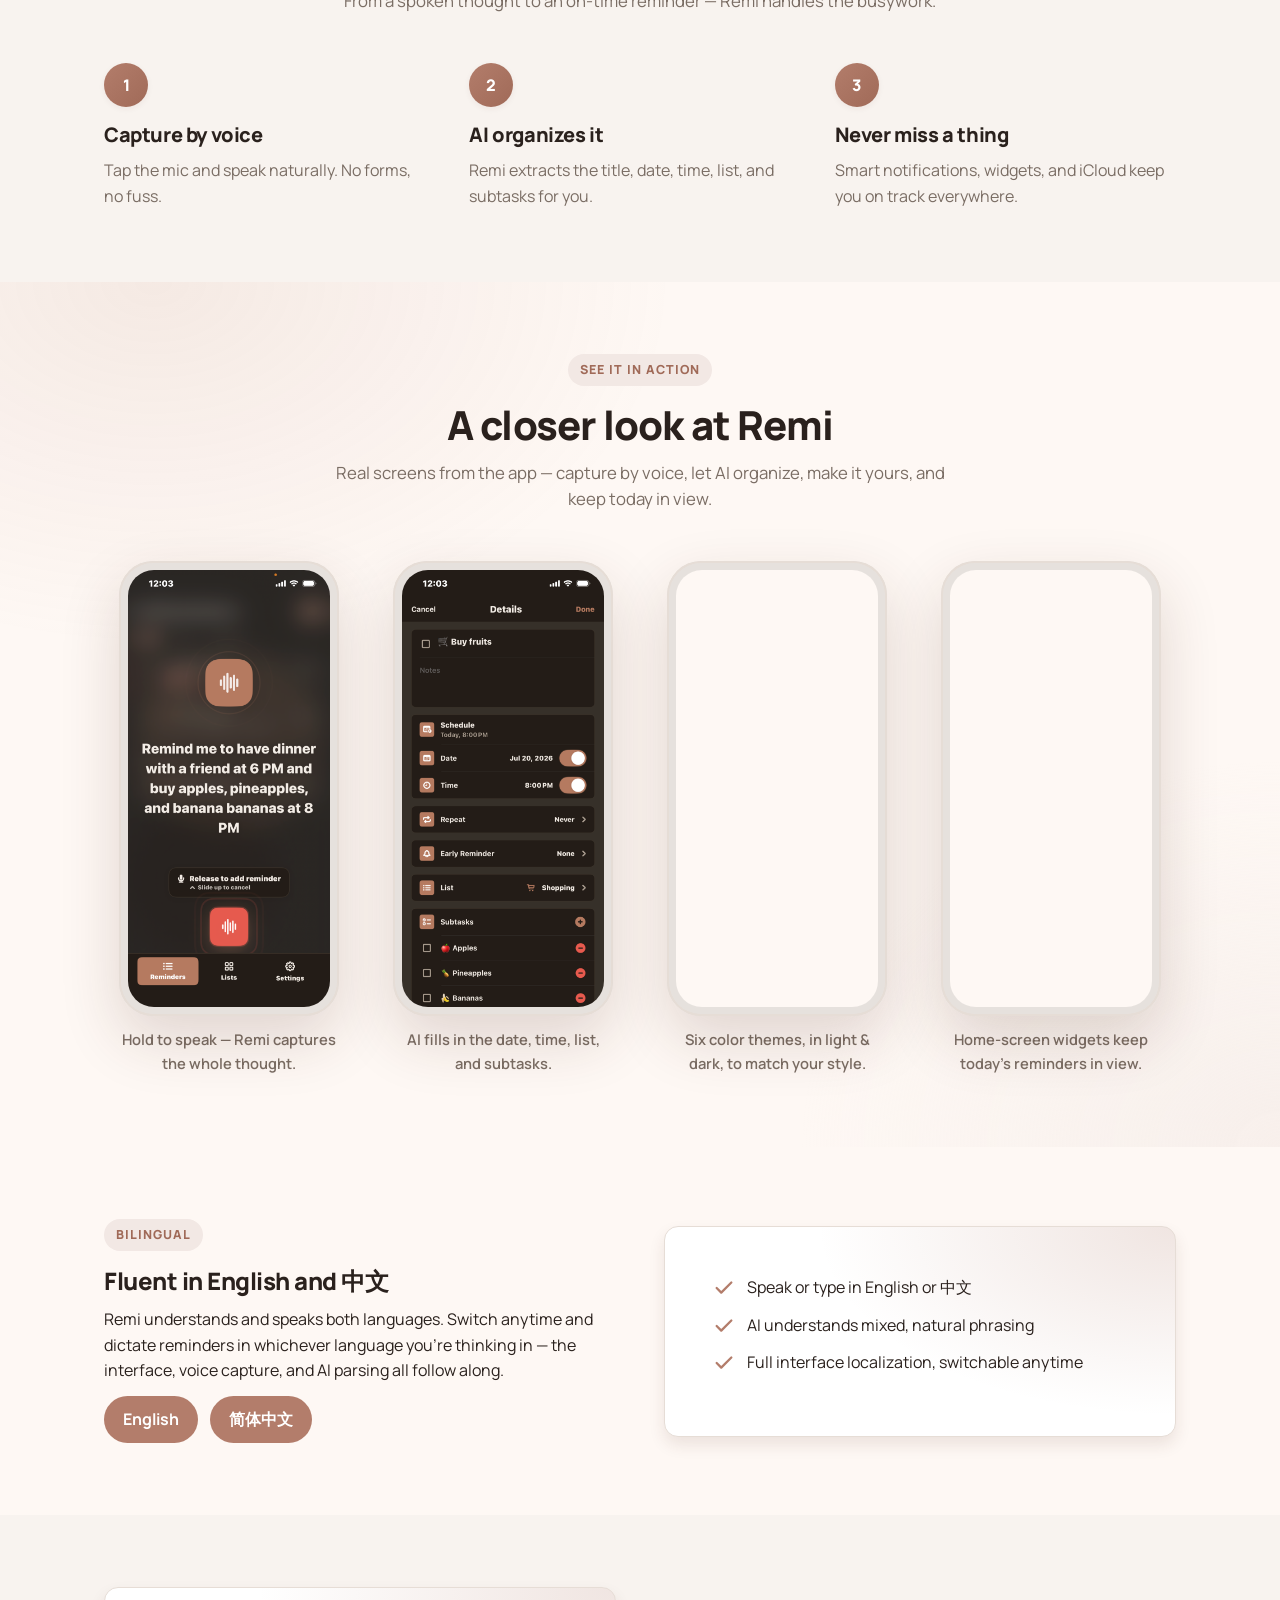
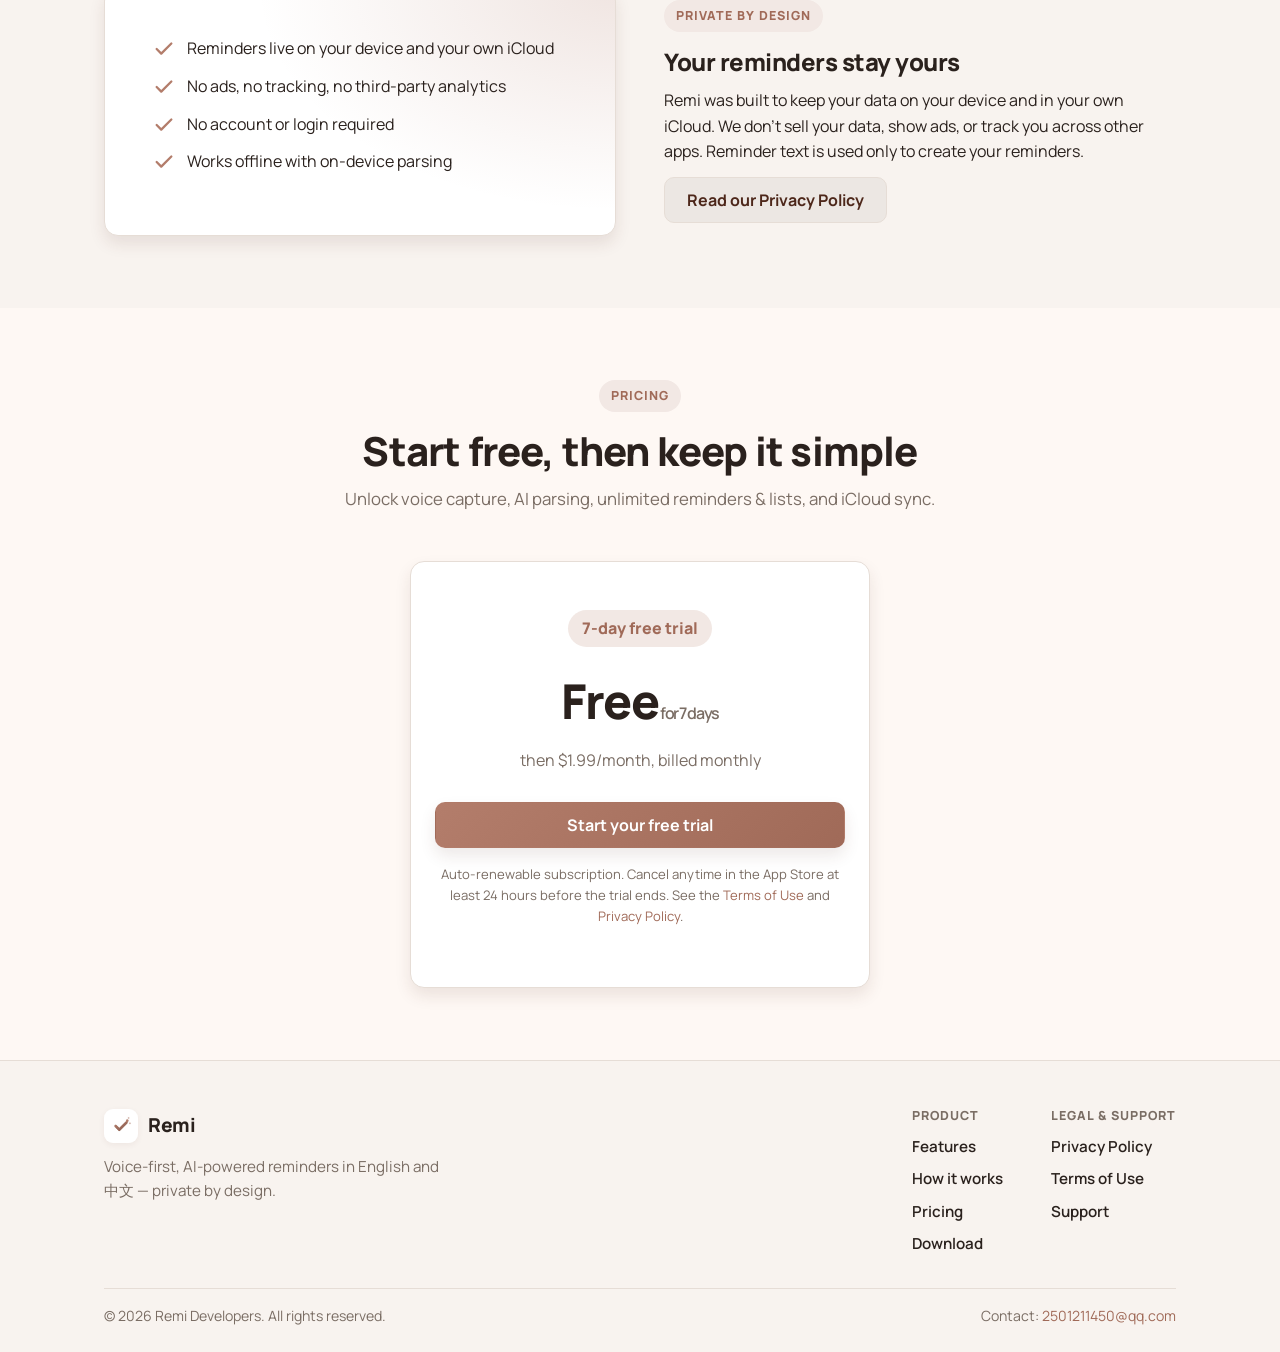
==== commit 1ac62d80: "Go live: link nav, hero, pricing & footer CTAs to the App Store Replace the Coming-soon placeholders" ====
--- a/index.html
+++ b/index.html
@@ -54,8 +54,7 @@
           <li><a href="#how" data-i18n="nav.how">How it works</a></li>
           <li><a href="#pricing" data-i18n="nav.pricing">Pricing</a></li>
           <li><a href="support.html" data-i18n="common.support">Support</a></li>
-          <!-- App Store link goes here once the app is published. -->
-          <li><a class="btn btn-primary" aria-disabled="true" data-i18n="common.comingSoon">Coming soon</a></li>
+          <li><a class="btn btn-primary" href="https://apps.apple.com/app/id6792330658" target="_blank" rel="noopener" data-i18n="common.download">Download</a></li>
         </ul>
       </nav>
       <div class="lang-switch" role="group" aria-label="Language" data-i18n-attr="aria-label:lang.aria">
@@ -80,10 +79,9 @@
             organized, on-time reminders — powered by AI, private by design.
           </p>
           <div class="hero-actions">
-            <!-- App Store badge becomes a live link once the app is published. -->
-            <a class="btn btn-store" aria-disabled="true" aria-label="Coming soon to the App Store" data-i18n-attr="aria-label:common.comingSoonAppStore">
+            <a class="btn btn-store" href="https://apps.apple.com/app/id6792330658" target="_blank" rel="noopener" aria-label="Download Remi on the App Store" data-i18n-attr="aria-label:common.onAppStore">
               <svg viewBox="0 0 24 24" fill="currentColor" aria-hidden="true"><path d="M16.365 1.43c0 1.14-.42 2.22-1.17 3.03-.9.96-2.37 1.71-3.6 1.62-.15-1.14.42-2.34 1.11-3.09.81-.87 2.31-1.53 3.66-1.56zM20.6 17.02c-.6 1.38-.9 1.98-1.68 3.18-1.08 1.68-2.61 3.78-4.5 3.78-1.68 0-2.1-1.08-4.38-1.08-2.28 0-2.73 1.05-4.41 1.11-1.89.06-3.33-1.86-4.41-3.54C.36 17.31-.24 13.02 1.26 10.2c1.05-2.01 2.94-3.27 4.95-3.27 1.71 0 2.79 1.11 4.2 1.11 1.38 0 2.22-1.11 4.2-1.11 1.5 0 3.09.81 4.23 2.22-3.72 2.04-3.12 7.35.76 8.87z"/></svg>
-              <span class="store-copy"><small data-i18n="hero.badgeSmall">Coming soon to the</small><strong>App Store</strong></span>
+              <span class="store-copy"><small data-i18n="hero.badgeSmall">Download on the</small><strong>App Store</strong></span>
             </a>
             <a class="btn btn-ghost" href="#features" data-i18n="hero.seeFeatures">See features</a>
           </div>
@@ -304,8 +302,8 @@
           <p style="color:var(--secondary-text);margin-top:var(--sp-sm)" data-i18n-html="pricing.thenLine">
             then $1.99/month, billed monthly
           </p>
-          <!-- App Store link goes here once the app is published; shows "Coming soon" until then. -->
-          <a class="btn btn-primary" aria-disabled="true" style="width:100%;margin-top:var(--sp-lg)" data-i18n="common.comingSoon">Coming soon</a>
+          <!-- App Store call-to-action. -->
+          <a class="btn btn-primary" href="https://apps.apple.com/app/id6792330658" target="_blank" rel="noopener" style="width:100%;margin-top:var(--sp-lg)" data-i18n="pricing.cta">Start your free trial</a>
           <p class="fine" data-i18n-html="pricing.fine">
             Auto-renewable subscription. Cancel anytime in the App Store at least
             24 hours before the trial ends. See the
@@ -334,8 +332,7 @@
             <a href="#features" data-i18n="nav.features">Features</a>
             <a href="#how" data-i18n="nav.how">How it works</a>
             <a href="#pricing" data-i18n="nav.pricing">Pricing</a>
-            <!-- App Store link goes here once the app is published. -->
-            <a aria-disabled="true" data-i18n="common.comingSoon">Coming soon</a>
+            <a href="https://apps.apple.com/app/id6792330658" target="_blank" rel="noopener" data-i18n="common.download">Download</a>
           </div>
           <div class="footer-col">
             <h4 data-i18n="footer.legalSupport">Legal &amp; support</h4>
--- a/styles.css
+++ b/styles.css
@@ -53,6 +53,9 @@
   --shadow-md: 0 8px 16px rgba(77, 39, 26, 0.10);
   --shadow-lg: 0 24px 60px rgba(77, 39, 26, 0.16);
 
+  /* Bright edge a translucent material catches (light on the surface) */
+  --edge-highlight: rgba(255, 255, 255, 0.6);
+
   /* Layout */
   --container: 1120px;
   --nav-h: 68px;
@@ -89,6 +92,8 @@
     --shadow-sm: 0 2px 6px rgba(0, 0, 0, 0.30);
     --shadow-md: 0 8px 16px rgba(0, 0, 0, 0.40);
     --shadow-lg: 0 24px 60px rgba(0, 0, 0, 0.55);
+
+    --edge-highlight: rgba(255, 255, 255, 0.06);
   }
 }
 
@@ -114,6 +119,7 @@
   background: var(--surface);
   -webkit-font-smoothing: antialiased;
   text-rendering: optimizeLegibility;
+  font-optical-sizing: auto;
 }
 
 h1, h2, h3, h4 {
@@ -121,9 +127,10 @@
   line-height: 1.15;
   letter-spacing: -0.02em;
   font-weight: 800;
-}
-
-p { margin: 0 0 var(--sp-md); }
+  text-wrap: balance; /* keep multi-line headings visually even */
+}
+
+p { margin: 0 0 var(--sp-md); text-wrap: pretty; }
 
 a { color: var(--primary-strong); text-decoration: none; }
 a:hover { text-decoration: underline; }
@@ -201,7 +208,11 @@
   text-decoration: none;
 }
 .btn:hover { text-decoration: none; transform: translateY(-2px); }
-.btn:active { transform: translateY(0); }
+/* Respond on press, instantly (Apple: feedback lives on pointer-down). */
+.btn:active {
+  transform: scale(0.97);
+  transition: transform 0.11s ease-out;
+}
 
 .btn-primary {
   background: linear-gradient(135deg, var(--primary), var(--primary-strong));
@@ -215,7 +226,8 @@
 
 /* "Coming soon" — legible, non-interactive while the app is unreleased. */
 .btn[aria-disabled="true"] { cursor: default; }
-.btn[aria-disabled="true"]:hover { transform: none; box-shadow: var(--shadow-md); }
+.btn[aria-disabled="true"]:hover,
+.btn[aria-disabled="true"]:active { transform: none; box-shadow: var(--shadow-md); }
 
 .btn-secondary {
   background: var(--surface-high);
@@ -258,10 +270,21 @@
   height: var(--nav-h);
   display: flex;
   align-items: center;
-  background: color-mix(in srgb, var(--surface) 82%, transparent);
+  background: color-mix(in srgb, var(--surface) 72%, transparent);
   -webkit-backdrop-filter: saturate(180%) blur(14px);
   backdrop-filter: saturate(180%) blur(14px);
-  border-bottom: 1px solid var(--stroke);
+  /* Scroll edge effect: translucent glass with no hard divider at rest; the
+     hairline + shadow fade in only once content scrolls under the bar. The
+     inset top line is the light the material catches. */
+  border-bottom: 1px solid transparent;
+  box-shadow: 0 1px 0 0 var(--edge-highlight) inset;
+  transition: background 0.25s var(--ease), border-color 0.25s var(--ease),
+    box-shadow 0.25s var(--ease);
+}
+.nav.scrolled {
+  background: color-mix(in srgb, var(--surface) 88%, transparent);
+  border-bottom-color: var(--stroke);
+  box-shadow: 0 1px 0 0 var(--edge-highlight) inset, var(--shadow-sm);
 }
 .nav .container {
   display: flex;
@@ -329,6 +352,7 @@
   transition: background 0.15s var(--ease), color 0.15s var(--ease);
 }
 .lang-switch button:hover { color: var(--text); }
+.lang-switch button:active { transform: scale(0.94); transition: transform 0.1s ease-out; }
 html[data-lang="en"] .lang-switch [data-set-lang="en"],
 html[data-lang="zh"] .lang-switch [data-set-lang="zh"] {
   background: var(--primary);
@@ -349,6 +373,7 @@
   color: var(--text);
 }
 .nav-toggle svg { width: 26px; height: 26px; }
+.nav-toggle:active { transform: scale(0.9); transition: transform 0.1s ease-out; }
 
 /* ---------- Hero ---------- */
 .hero {
@@ -413,7 +438,6 @@
 .phone {
   position: relative;
   width: 300px;
-  aspect-ratio: 1170 / 2532;
   border-radius: 46px;
   background: var(--surface-highest);
   padding: 12px;
@@ -424,15 +448,18 @@
 .phone:hover { transform: rotateY(-6deg) rotateX(2deg); }
 .phone-screen {
   position: relative;
-  height: 100%;
   border-radius: 34px;
   background: var(--surface);
   overflow: hidden;
 }
+/* The screenshot's own aspect-ratio defines the height. Avoid percentage
+   heights on an aspect-ratio-sized frame — Safari/WebKit won't resolve them,
+   which collapses the screen to 0px and hides the screenshot. */
 .phone--shot .phone-screen img {
   display: block;
   width: 100%;
-  height: 100%;
+  height: auto;
+  aspect-ratio: 720 / 1558;
   object-fit: cover;
 }
 
@@ -738,6 +765,31 @@
   .js .reveal { opacity: 1; transform: none; transition: none; }
   html { scroll-behavior: auto; }
   .phone { animation: none; transition: none; }
+  /* Keep feedback, drop the movement: no hover lift or press scale. */
+  .btn:hover, .card:hover, .phone:hover { transform: none; }
+  .btn:active, .lang-switch button:active, .nav-toggle:active { transform: none; }
+}
+
+/* Frostier/solid chrome when the user reduces transparency. */
+@media (prefers-reduced-transparency: reduce) {
+  .nav, .nav.scrolled {
+    background: var(--surface);
+    -webkit-backdrop-filter: none;
+    backdrop-filter: none;
+  }
+}
+
+/* Near-solid surfaces with defined borders in high-contrast mode. */
+@media (prefers-contrast: more) {
+  .nav, .nav.scrolled {
+    background: var(--surface);
+    -webkit-backdrop-filter: none;
+    backdrop-filter: none;
+    border-bottom-color: var(--text);
+  }
+  .card, .pricing, .callout-card, .contact-card, .faq details {
+    border-color: var(--secondary-text);
+  }
 }
 
 /* ---------- Responsive ---------- */
